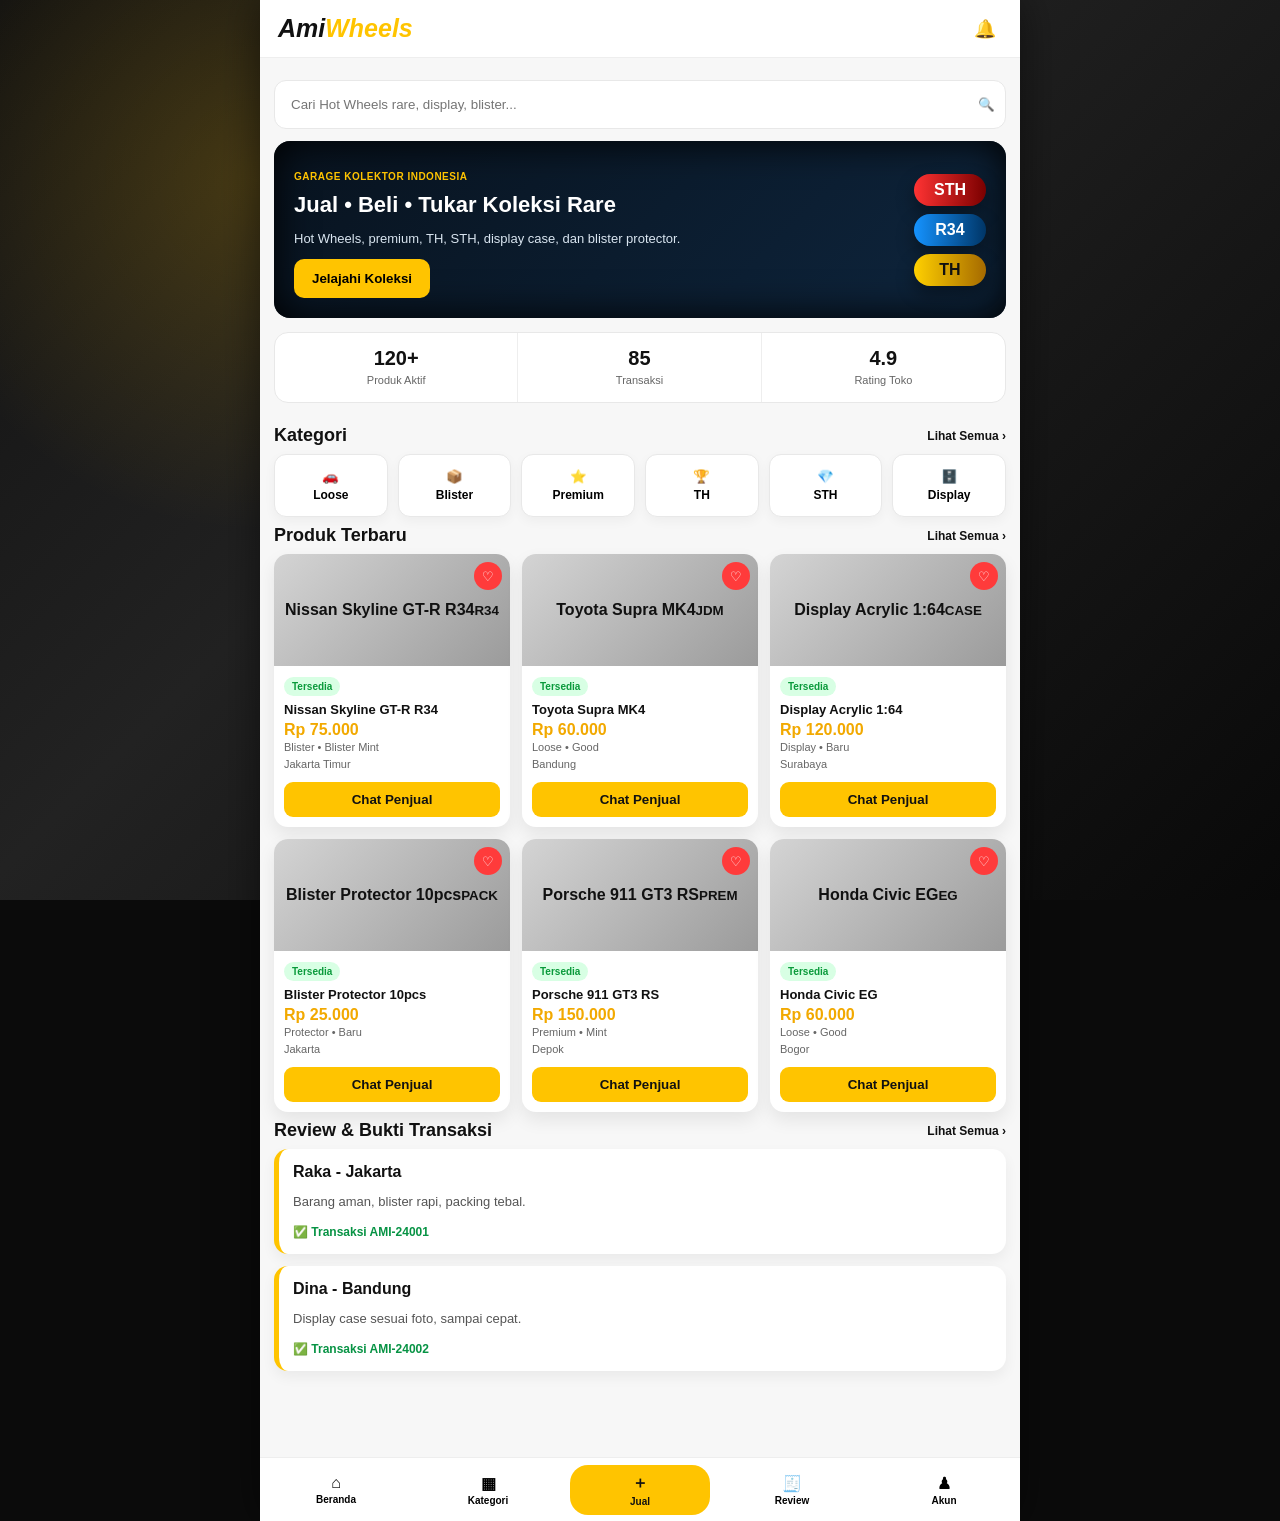
==== index.html @ cbec52f6 "Add files via upload" ====
<!doctype html>
<html lang="id">
<head>
  <meta charset="utf-8" />
  <meta name="viewport" content="width=device-width, initial-scale=1" />
  <title>AmiWheels - Garage Marketplace</title>
  <link rel="stylesheet" href="style.css" />
</head>
<body>
  <div class="app-shell">
    <header class="topbar">
      <div class="brand"><span>Ami</span>Wheels</div>
      <button class="bell">🔔</button>
    </header>

    <main>
      <section id="beranda" class="page active">
        <div class="search-wrap">
          <input id="searchInput" placeholder="Cari Hot Wheels rare, display, blister..." />
          <button onclick="searchProducts()">🔍</button>
        </div>

        <section class="garage-hero">
          <div>
            <p class="eyebrow">GARAGE KOLEKTOR INDONESIA</p>
            <h1>Jual • Beli • Tukar Koleksi Rare</h1>
            <p>Hot Wheels, premium, TH, STH, display case, dan blister protector.</p>
            <button onclick="showPage('produk')">Jelajahi Koleksi</button>
          </div>
          <div class="rare-showcase">
            <div class="car-card red">STH</div>
            <div class="car-card blue">R34</div>
            <div class="car-card gold">TH</div>
          </div>
        </section>

        <section class="stats-grid">
          <div><b>120+</b><span>Produk Aktif</span></div>
          <div><b>85</b><span>Transaksi</span></div>
          <div><b>4.9</b><span>Rating Toko</span></div>
        </section>

        <div class="section-head"><h2>Kategori</h2><a onclick="showPage('kategori')">Lihat Semua ›</a></div>
        <div class="category-row">
          <button onclick="filterProducts('Loose')">🚗<span>Loose</span></button>
          <button onclick="filterProducts('Blister')">📦<span>Blister</span></button>
          <button onclick="filterProducts('Premium')">⭐<span>Premium</span></button>
          <button onclick="filterProducts('TH')">🏆<span>TH</span></button>
          <button onclick="filterProducts('STH')">💎<span>STH</span></button>
          <button onclick="filterProducts('Display')">🗄️<span>Display</span></button>
        </div>

        <div class="section-head"><h2>Produk Terbaru</h2><a onclick="showPage('produk')">Lihat Semua ›</a></div>
        <div id="productGrid" class="product-grid"></div>

        <section class="panel review-panel">
          <div class="section-head"><h2>Review & Bukti Transaksi</h2><a onclick="showPage('review')">Lihat Semua ›</a></div>
          <div class="review-list compact">
            <article><b>Raka - Jakarta</b><p>Barang aman, blister rapi, packing tebal.</p><span>✅ Transaksi AMI-24001</span></article>
            <article><b>Dina - Bandung</b><p>Display case sesuai foto, sampai cepat.</p><span>✅ Transaksi AMI-24002</span></article>
          </div>
        </section>
      </section>

      <section id="produk" class="page">
        <h2>Semua Produk</h2>
        <div class="chips">
          <button onclick="filterProducts('Semua')">Semua</button>
          <button onclick="filterProducts('Loose')">Loose</button>
          <button onclick="filterProducts('Blister')">Blister</button>
          <button onclick="filterProducts('Premium')">Premium</button>
          <button onclick="filterProducts('STH')">STH</button>
          <button onclick="filterProducts('Display')">Display</button>
        </div>
        <div id="allProductGrid" class="product-grid"></div>
      </section>

      <section id="kategori" class="page">
        <h2>Kategori</h2>
        <div class="category-list">
          <button onclick="filterProducts('Loose')">🚗 Hot Wheels Loose <span>›</span></button>
          <button onclick="filterProducts('Blister')">📦 Hot Wheels Carded / Blister <span>›</span></button>
          <button onclick="filterProducts('Premium')">⭐ Premium <span>›</span></button>
          <button onclick="filterProducts('TH')">🏆 Treasure Hunt <span>›</span></button>
          <button onclick="filterProducts('STH')">💎 Super Treasure Hunt <span>›</span></button>
          <button onclick="filterProducts('Display')">🗄️ Display Case <span>›</span></button>
          <button onclick="filterProducts('Protector')">🛡️ Blister Protector <span>›</span></button>
        </div>
      </section>

      <section id="jual" class="page">
        <h2>Jual Produk</h2>
        <form id="sellForm" class="form-card">
          <label>Nama Produk<input id="sellName" required placeholder="Contoh: Nissan Skyline GT-R R34"></label>
          <label>Harga<input id="sellPrice" required placeholder="Contoh: 75000"></label>
          <label>Kategori<select id="sellCategory"><option>Blister</option><option>Loose</option><option>Premium</option><option>Display</option><option>Protector</option></select></label>
          <label>Kondisi<select id="sellCondition"><option>Mint</option><option>Good</option><option>Loose</option><option>Blister Rusak</option></select></label>
          <label>Lokasi<input id="sellLocation" placeholder="Contoh: Jakarta Timur"></label>
          <label>Nomor WhatsApp<input id="sellWa" placeholder="62812xxxxxxxx"></label>
          <label>Deskripsi<textarea id="sellDesc" placeholder="Tuliskan detail produk"></textarea></label>
          <button type="submit">Kirim ke WhatsApp Admin</button>
        </form>
      </section>

      <section id="favorit" class="page">
        <h2>Favorit</h2>
        <div id="favoriteGrid" class="product-grid"></div>
      </section>

      <section id="review" class="page">
        <h2>Review & Bukti Transaksi</h2>
        <div class="review-list">
          <article><b>Raka - Jakarta</b><p>Skyline R34 sampai aman. Packing bubble wrap tebal.</p><span>✅ AMI-24001 • Selesai</span></article>
          <article><b>Dina - Bandung</b><p>Display acrylic mulus, tidak retak, seller responsif.</p><span>✅ AMI-24002 • Selesai</span></article>
          <article><b>Bayu - Surabaya</b><p>Blister protector cocok untuk carded koleksi saya.</p><span>✅ AMI-24003 • Selesai</span></article>
        </div>
      </section>

      <section id="cek" class="page">
        <h2>Cek Transaksi</h2>
        <div class="form-card">
          <p>Masukkan kode transaksi untuk melihat status.</p>
          <input id="trxCode" placeholder="Contoh: AMI-24001">
          <button onclick="checkTransaction()">Cek Sekarang</button>
          <div id="trxResult" class="result-box"></div>
        </div>
      </section>

      <section id="login" class="page">
        <h2>Login Pembeli / Penjual</h2>
        <div class="form-card">
          <p>Versi gratis ini memakai simulasi login di browser. Untuk login asli perlu backend seperti Firebase/Supabase.</p>
          <input id="loginName" placeholder="Nama kamu">
          <input id="loginPhone" placeholder="Nomor WhatsApp">
          <button onclick="fakeLogin()">Masuk</button>
        </div>
      </section>

      <section id="akun" class="page">
        <h2>Akun</h2>
        <div class="profile-card"><div class="avatar">AW</div><div><h3 id="profileName">AmiWheels Garage</h3><p>⭐ 4.9 (120 Ulasan)</p></div></div>
        <div class="stats-grid"><div><b>120</b><span>Produk Dijual</span></div><div><b>85</b><span>Transaksi</span></div><div><b>98%</b><span>Rating Positif</span></div></div>
        <div class="menu-list">
          <button onclick="showPage('produk')">🛍️ Produk Saya ›</button>
          <button onclick="showPage('cek')">🔎 Cek Transaksi ›</button>
          <button onclick="showPage('review')">🧾 Review / Bukti Transaksi ›</button>
          <button onclick="showMyData()">📊 Data Login & Transaksi ›</button>
          <button onclick="copyBuyerLink()">🔗 Link untuk Calon Pembeli ›</button>
          <button onclick="showPage('favorit')">♡ Favorit ›</button>
          <button onclick="helpWa()">❔ Bantuan WhatsApp ›</button>
          <button class="danger" onclick="logoutDemo()">↪ Keluar</button>
        </div>
        <div id="accountResult" class="result-box"></div>
      </section>
    </main>

    <nav class="bottom-nav">
      <button onclick="showPage('beranda')">⌂<span>Beranda</span></button>
      <button onclick="showPage('kategori')">▦<span>Kategori</span></button>
      <button class="sell" onclick="showPage('jual')">＋<span>Jual</span></button>
      <button onclick="showPage('review')">🧾<span>Review</span></button>
      <button onclick="showPage('akun')">♟<span>Akun</span></button>
    </nav>
  </div>
  <script src="app.js"></script>
</body>
</html>
---- style.css ----
*{box-sizing:border-box}body{margin:0;font-family:Arial,Helvetica,sans-serif;background:#0b0b0b;color:#111}.app-shell{max-width:430px;margin:auto;min-height:100vh;background:#f7f7f7;box-shadow:0 0 40px #0008;position:relative;overflow:hidden}.app-shell:before{content:"";position:fixed;inset:0;z-index:-1;background:radial-gradient(circle at 20% 20%,#ffbe0033,transparent 28%),linear-gradient(135deg,#111,#222 40%,#090909)}.topbar{height:58px;background:#fff;display:flex;align-items:center;justify-content:space-between;padding:0 18px;border-bottom:1px solid #eee;position:sticky;top:0;z-index:10}.brand{font-size:25px;font-weight:900;font-style:italic}.brand span{color:#111}.brand{color:#ffc400}.bell{background:transparent;border:0;font-size:18px}.page{display:none;padding:14px 14px 86px}.page.active{display:block}.search-wrap{display:flex;background:#fff;border:1px solid #e8e8e8;border-radius:12px;padding:4px;margin:8px 0 12px}.search-wrap input{flex:1;border:0;outline:0;padding:12px;background:transparent}.search-wrap button{border:0;background:transparent}.garage-hero{background:linear-gradient(135deg,#08131f,#0e253d);border-radius:16px;padding:20px;color:#fff;display:flex;align-items:center;justify-content:space-between;min-height:145px;box-shadow:inset 0 0 40px #000}.garage-hero h1{font-size:22px;margin:4px 0}.garage-hero p{font-size:13px;color:#d9e5f0}.eyebrow{color:#ffc400!important;font-size:10px!important;font-weight:900;letter-spacing:.5px}.garage-hero button,.form-card button{background:#ffc400;border:0;border-radius:10px;font-weight:900;padding:12px 18px}.rare-showcase{display:grid;gap:8px}.car-card{width:72px;height:32px;border-radius:18px;color:#fff;font-weight:900;display:flex;align-items:center;justify-content:center;box-shadow:0 8px 18px #0006}.red{background:linear-gradient(90deg,#f33,#7a0000)}.blue{background:linear-gradient(90deg,#1593ff,#003566)}.gold{background:linear-gradient(90deg,#ffd000,#a56a00);color:#111}.stats-grid{display:grid;grid-template-columns:repeat(3,1fr);background:#fff;border:1px solid #e8e8e8;border-radius:14px;margin:14px 0;overflow:hidden}.stats-grid div{text-align:center;padding:14px 6px;border-right:1px solid #eee}.stats-grid div:last-child{border-right:0}.stats-grid b{display:block;font-size:20px}.stats-grid span{font-size:11px;color:#666}.section-head{display:flex;align-items:center;justify-content:space-between}.section-head h2{font-size:18px;margin:8px 0}.section-head a{font-size:12px;font-weight:800;cursor:pointer}.category-row{display:grid;grid-template-columns:repeat(3,1fr);gap:10px}.category-row button,.category-list button{background:#fff;border:1px solid #e8e8e8;border-radius:12px;padding:14px 8px;font-weight:800;box-shadow:0 4px 12px #0000000b}.category-row span{display:block;font-size:12px;margin-top:4px}.product-grid{display:grid;grid-template-columns:repeat(2,1fr);gap:12px}.product-card{background:#fff;border-radius:14px;overflow:hidden;box-shadow:0 8px 18px #00000014;position:relative}.product-img{height:112px;background:linear-gradient(135deg,#d4d4d4,#9b9b9b);display:flex;align-items:center;justify-content:center;text-align:center;font-weight:900;padding:8px}.fav{position:absolute;right:8px;top:8px;width:28px;height:28px;border-radius:50%;border:0;background:#ff3b3b;color:#fff}.product-body{padding:10px}.badge{display:inline-block;background:#d8ffe4;color:#0a9a3b;border-radius:14px;padding:4px 8px;font-size:10px;font-weight:900}.product-body h3{font-size:13px;margin:6px 0 4px}.price{color:#f2a900;font-size:16px;font-weight:900}.meta{font-size:11px;color:#666;line-height:1.5}.wa-btn{width:100%;border:0;background:#ffc400;color:#111;font-weight:900;border-radius:9px;padding:10px;margin-top:10px}.chips{display:flex;gap:8px;overflow:auto;margin:8px 0 12px}.chips button{border:0;border-radius:20px;background:#111;color:#fff;padding:9px 13px}.category-list{display:grid;gap:10px}.category-list button,.menu-list button{width:100%;display:flex;justify-content:space-between;border:0;background:#fff;border-bottom:1px solid #eee;padding:16px;border-radius:10px;font-weight:900;text-align:left}.form-card{background:#fff;border:1px solid #e8e8e8;border-radius:14px;padding:14px;display:grid;gap:10px}.form-card label{font-size:13px;font-weight:800}.form-card input,.form-card select,.form-card textarea{width:100%;border:1px solid #ddd;border-radius:10px;padding:12px;margin-top:6px}.form-card textarea{min-height:82px}.review-list{display:grid;gap:12px}.review-list article{background:#fff;border-radius:14px;padding:14px;border-left:5px solid #ffc400;box-shadow:0 6px 14px #0000000e}.review-list p{font-size:13px;color:#555}.review-list span{font-size:12px;color:#079344;font-weight:900}.compact{grid-template-columns:1fr}.profile-card{display:flex;gap:12px;align-items:center;background:#101010;color:#fff;border-radius:14px;padding:14px}.avatar{width:50px;height:50px;border-radius:50%;border:3px solid #ffc400;color:#ffc400;display:flex;align-items:center;justify-content:center;font-weight:900}.profile-card h3{margin:0}.profile-card p{margin:4px 0 0}.danger{color:#f33!important}.result-box{margin-top:12px;background:#fff9db;border:1px solid #ffdc58;border-radius:12px;padding:12px;display:none;font-size:13px;line-height:1.5}.bottom-nav{position:sticky;bottom:0;height:64px;background:#fff;border-top:1px solid #eee;display:grid;grid-template-columns:repeat(5,1fr);align-items:center;z-index:20}.bottom-nav button{border:0;background:transparent;font-weight:800;font-size:16px}.bottom-nav span{display:block;font-size:10px;margin-top:2px}.bottom-nav .sell{color:#111}.bottom-nav .sell:before{content:"";position:absolute}.bottom-nav button:nth-child(3){background:#ffc400;border-radius:18px;padding:8px 0;margin:0 6px}@media(min-width:800px){.app-shell{max-width:760px}.product-grid{grid-template-columns:repeat(3,1fr)}.category-row{grid-template-columns:repeat(6,1fr)}}
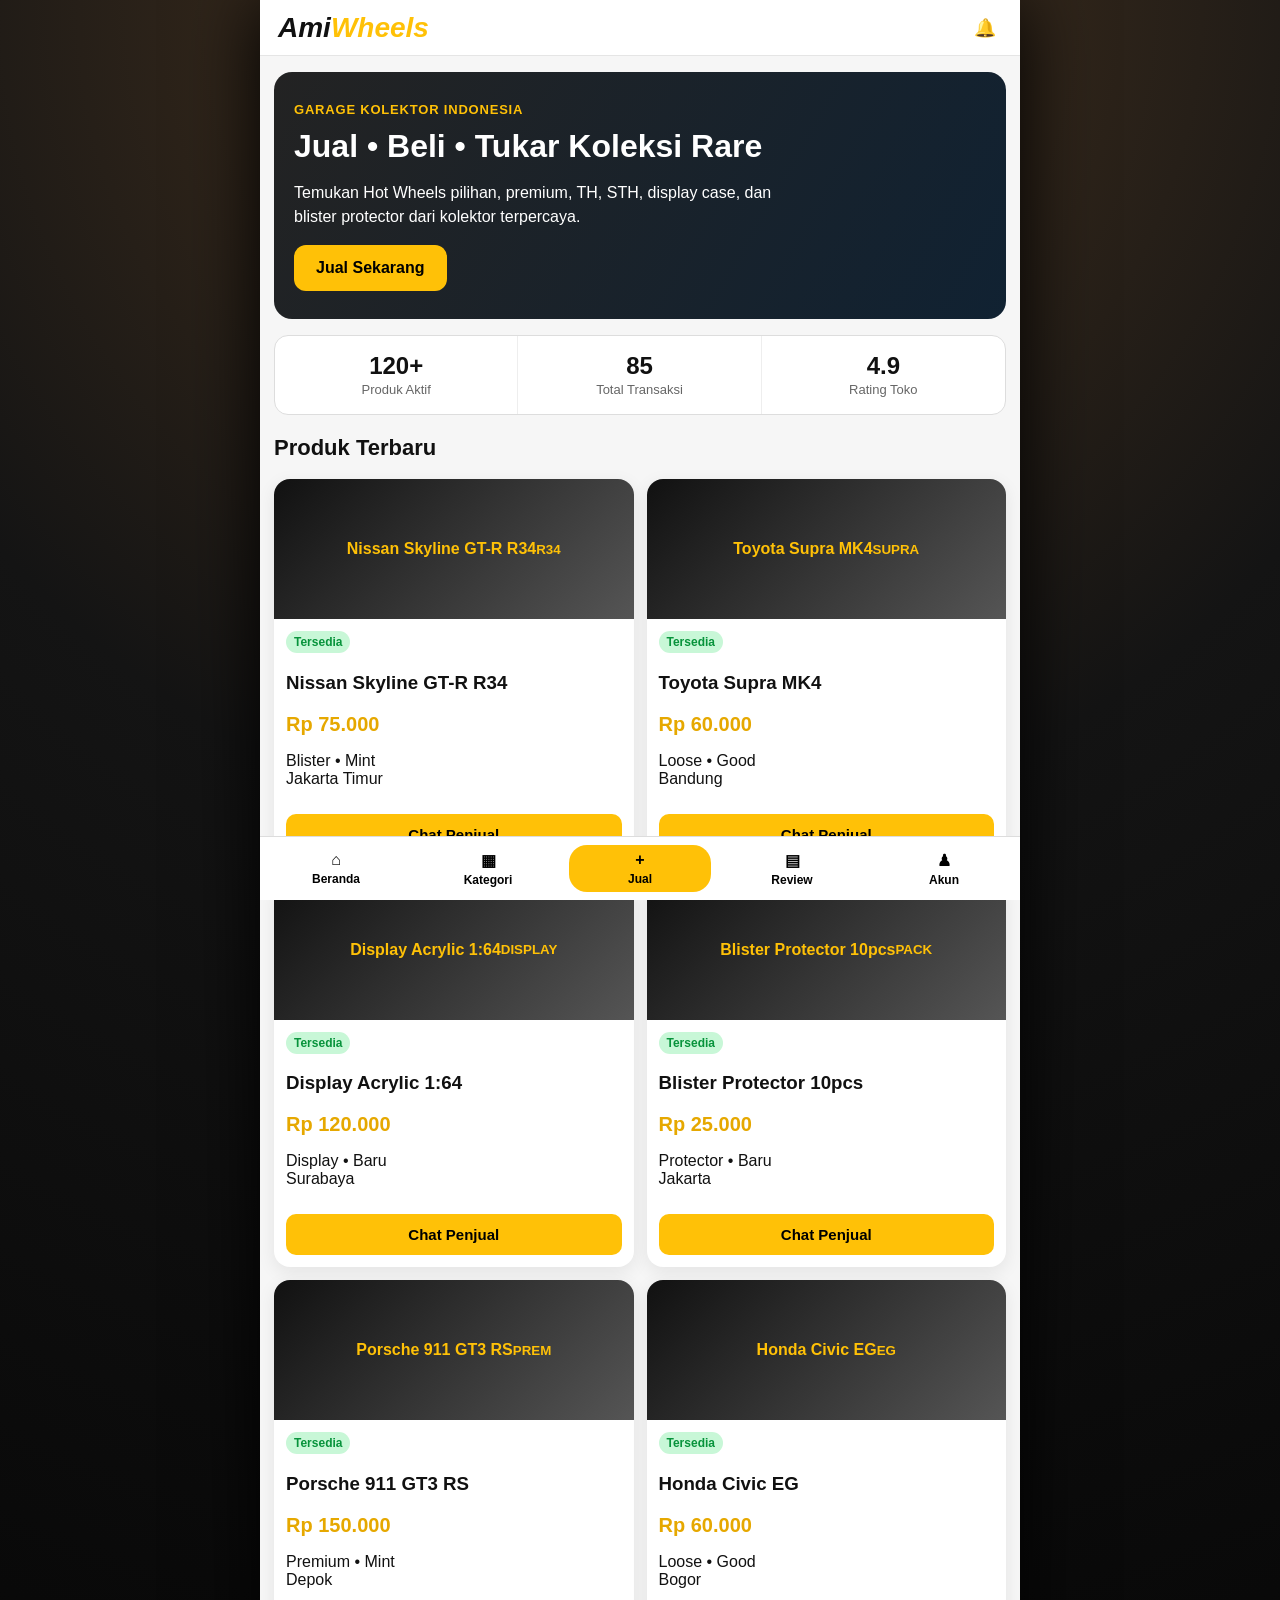
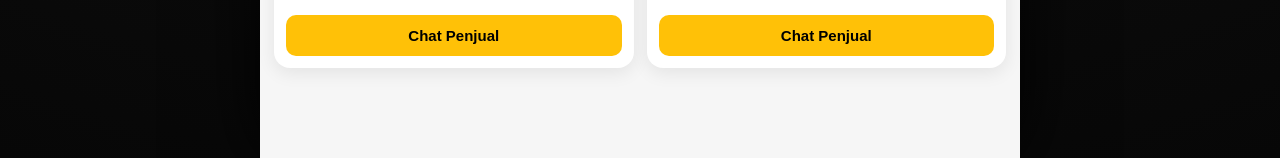
==== commit 547432a4: "Add files via upload" ====
--- a/index.html
+++ b/index.html
@@ -1,167 +1,28 @@
-<!doctype html>
-<html lang="id">
-<head>
-  <meta charset="utf-8" />
-  <meta name="viewport" content="width=device-width, initial-scale=1" />
-  <title>AmiWheels - Garage Marketplace</title>
-  <link rel="stylesheet" href="style.css" />
-</head>
-<body>
-  <div class="app-shell">
-    <header class="topbar">
-      <div class="brand"><span>Ami</span>Wheels</div>
-      <button class="bell">🔔</button>
-    </header>
-
-    <main>
-      <section id="beranda" class="page active">
-        <div class="search-wrap">
-          <input id="searchInput" placeholder="Cari Hot Wheels rare, display, blister..." />
-          <button onclick="searchProducts()">🔍</button>
-        </div>
-
-        <section class="garage-hero">
-          <div>
-            <p class="eyebrow">GARAGE KOLEKTOR INDONESIA</p>
-            <h1>Jual • Beli • Tukar Koleksi Rare</h1>
-            <p>Hot Wheels, premium, TH, STH, display case, dan blister protector.</p>
-            <button onclick="showPage('produk')">Jelajahi Koleksi</button>
-          </div>
-          <div class="rare-showcase">
-            <div class="car-card red">STH</div>
-            <div class="car-card blue">R34</div>
-            <div class="car-card gold">TH</div>
-          </div>
-        </section>
-
-        <section class="stats-grid">
-          <div><b>120+</b><span>Produk Aktif</span></div>
-          <div><b>85</b><span>Transaksi</span></div>
-          <div><b>4.9</b><span>Rating Toko</span></div>
-        </section>
-
-        <div class="section-head"><h2>Kategori</h2><a onclick="showPage('kategori')">Lihat Semua ›</a></div>
-        <div class="category-row">
-          <button onclick="filterProducts('Loose')">🚗<span>Loose</span></button>
-          <button onclick="filterProducts('Blister')">📦<span>Blister</span></button>
-          <button onclick="filterProducts('Premium')">⭐<span>Premium</span></button>
-          <button onclick="filterProducts('TH')">🏆<span>TH</span></button>
-          <button onclick="filterProducts('STH')">💎<span>STH</span></button>
-          <button onclick="filterProducts('Display')">🗄️<span>Display</span></button>
-        </div>
-
-        <div class="section-head"><h2>Produk Terbaru</h2><a onclick="showPage('produk')">Lihat Semua ›</a></div>
-        <div id="productGrid" class="product-grid"></div>
-
-        <section class="panel review-panel">
-          <div class="section-head"><h2>Review & Bukti Transaksi</h2><a onclick="showPage('review')">Lihat Semua ›</a></div>
-          <div class="review-list compact">
-            <article><b>Raka - Jakarta</b><p>Barang aman, blister rapi, packing tebal.</p><span>✅ Transaksi AMI-24001</span></article>
-            <article><b>Dina - Bandung</b><p>Display case sesuai foto, sampai cepat.</p><span>✅ Transaksi AMI-24002</span></article>
-          </div>
-        </section>
-      </section>
-
-      <section id="produk" class="page">
-        <h2>Semua Produk</h2>
-        <div class="chips">
-          <button onclick="filterProducts('Semua')">Semua</button>
-          <button onclick="filterProducts('Loose')">Loose</button>
-          <button onclick="filterProducts('Blister')">Blister</button>
-          <button onclick="filterProducts('Premium')">Premium</button>
-          <button onclick="filterProducts('STH')">STH</button>
-          <button onclick="filterProducts('Display')">Display</button>
-        </div>
-        <div id="allProductGrid" class="product-grid"></div>
-      </section>
-
-      <section id="kategori" class="page">
-        <h2>Kategori</h2>
-        <div class="category-list">
-          <button onclick="filterProducts('Loose')">🚗 Hot Wheels Loose <span>›</span></button>
-          <button onclick="filterProducts('Blister')">📦 Hot Wheels Carded / Blister <span>›</span></button>
-          <button onclick="filterProducts('Premium')">⭐ Premium <span>›</span></button>
-          <button onclick="filterProducts('TH')">🏆 Treasure Hunt <span>›</span></button>
-          <button onclick="filterProducts('STH')">💎 Super Treasure Hunt <span>›</span></button>
-          <button onclick="filterProducts('Display')">🗄️ Display Case <span>›</span></button>
-          <button onclick="filterProducts('Protector')">🛡️ Blister Protector <span>›</span></button>
-        </div>
-      </section>
-
-      <section id="jual" class="page">
-        <h2>Jual Produk</h2>
-        <form id="sellForm" class="form-card">
-          <label>Nama Produk<input id="sellName" required placeholder="Contoh: Nissan Skyline GT-R R34"></label>
-          <label>Harga<input id="sellPrice" required placeholder="Contoh: 75000"></label>
-          <label>Kategori<select id="sellCategory"><option>Blister</option><option>Loose</option><option>Premium</option><option>Display</option><option>Protector</option></select></label>
-          <label>Kondisi<select id="sellCondition"><option>Mint</option><option>Good</option><option>Loose</option><option>Blister Rusak</option></select></label>
-          <label>Lokasi<input id="sellLocation" placeholder="Contoh: Jakarta Timur"></label>
-          <label>Nomor WhatsApp<input id="sellWa" placeholder="62812xxxxxxxx"></label>
-          <label>Deskripsi<textarea id="sellDesc" placeholder="Tuliskan detail produk"></textarea></label>
-          <button type="submit">Kirim ke WhatsApp Admin</button>
-        </form>
-      </section>
-
-      <section id="favorit" class="page">
-        <h2>Favorit</h2>
-        <div id="favoriteGrid" class="product-grid"></div>
-      </section>
-
-      <section id="review" class="page">
-        <h2>Review & Bukti Transaksi</h2>
-        <div class="review-list">
-          <article><b>Raka - Jakarta</b><p>Skyline R34 sampai aman. Packing bubble wrap tebal.</p><span>✅ AMI-24001 • Selesai</span></article>
-          <article><b>Dina - Bandung</b><p>Display acrylic mulus, tidak retak, seller responsif.</p><span>✅ AMI-24002 • Selesai</span></article>
-          <article><b>Bayu - Surabaya</b><p>Blister protector cocok untuk carded koleksi saya.</p><span>✅ AMI-24003 • Selesai</span></article>
-        </div>
-      </section>
-
-      <section id="cek" class="page">
-        <h2>Cek Transaksi</h2>
-        <div class="form-card">
-          <p>Masukkan kode transaksi untuk melihat status.</p>
-          <input id="trxCode" placeholder="Contoh: AMI-24001">
-          <button onclick="checkTransaction()">Cek Sekarang</button>
-          <div id="trxResult" class="result-box"></div>
-        </div>
-      </section>
-
-      <section id="login" class="page">
-        <h2>Login Pembeli / Penjual</h2>
-        <div class="form-card">
-          <p>Versi gratis ini memakai simulasi login di browser. Untuk login asli perlu backend seperti Firebase/Supabase.</p>
-          <input id="loginName" placeholder="Nama kamu">
-          <input id="loginPhone" placeholder="Nomor WhatsApp">
-          <button onclick="fakeLogin()">Masuk</button>
-        </div>
-      </section>
-
-      <section id="akun" class="page">
-        <h2>Akun</h2>
-        <div class="profile-card"><div class="avatar">AW</div><div><h3 id="profileName">AmiWheels Garage</h3><p>⭐ 4.9 (120 Ulasan)</p></div></div>
-        <div class="stats-grid"><div><b>120</b><span>Produk Dijual</span></div><div><b>85</b><span>Transaksi</span></div><div><b>98%</b><span>Rating Positif</span></div></div>
-        <div class="menu-list">
-          <button onclick="showPage('produk')">🛍️ Produk Saya ›</button>
-          <button onclick="showPage('cek')">🔎 Cek Transaksi ›</button>
-          <button onclick="showPage('review')">🧾 Review / Bukti Transaksi ›</button>
-          <button onclick="showMyData()">📊 Data Login & Transaksi ›</button>
-          <button onclick="copyBuyerLink()">🔗 Link untuk Calon Pembeli ›</button>
-          <button onclick="showPage('favorit')">♡ Favorit ›</button>
-          <button onclick="helpWa()">❔ Bantuan WhatsApp ›</button>
-          <button class="danger" onclick="logoutDemo()">↪ Keluar</button>
-        </div>
-        <div id="accountResult" class="result-box"></div>
-      </section>
-    </main>
-
-    <nav class="bottom-nav">
-      <button onclick="showPage('beranda')">⌂<span>Beranda</span></button>
-      <button onclick="showPage('kategori')">▦<span>Kategori</span></button>
-      <button class="sell" onclick="showPage('jual')">＋<span>Jual</span></button>
-      <button onclick="showPage('review')">🧾<span>Review</span></button>
-      <button onclick="showPage('akun')">♟<span>Akun</span></button>
-    </nav>
-  </div>
-  <script src="app.js"></script>
-</body>
-</html>
+<!doctype html><html lang="id"><head><meta charset="UTF-8"><meta name="viewport" content="width=device-width,initial-scale=1"><title>AmiWheels</title><link rel="stylesheet" href="style.css"></head><body>
+<div class="app">
+<header><div class="logo">Ami<span>Wheels</span></div><button class="bell">🔔</button></header>
+<main>
+<section id="home" class="page active">
+ <div class="hero"><div><b>GARAGE KOLEKTOR INDONESIA</b><h1>Jual • Beli • Tukar Koleksi Rare</h1><p>Temukan Hot Wheels pilihan, premium, TH, STH, display case, dan blister protector dari kolektor terpercaya.</p><button onclick="showPage('jual')">Jual Sekarang</button></div></div>
+ <div class="stats"><div><strong>120+</strong><span>Produk Aktif</span></div><div><strong>85</strong><span>Total Transaksi</span></div><div><strong>4.9</strong><span>Rating Toko</span></div></div>
+ <h2>Produk Terbaru</h2><div id="products" class="grid"></div>
+</section>
+<section id="jual" class="page">
+ <h1>Jual Produk</h1><p class="lead">Masukkan detail koleksi Hot Wheels kamu. Listing akan dikirim ke admin AmiWheels melalui WhatsApp untuk dicek sebelum dipublikasikan.</p>
+ <form id="sellForm" class="cardform">
+  <label>Foto Produk</label><div class="uploadBox"><input id="fotoProduk" type="file" accept="image/*"><div id="preview" class="preview"><span>📷 Tambah Foto Hot Wheels</span></div></div>
+  <label>Nama Produk</label><input id="nama" placeholder="Contoh: Nissan Skyline GT-R R34 Factory Fresh">
+  <label>Harga</label><input id="harga" placeholder="Contoh: 75000" inputmode="numeric">
+  <label>Kategori</label><select id="kategori"><option>Blister</option><option>Loose</option><option>Premium</option><option>Treasure Hunt</option><option>Super Treasure Hunt</option><option>Display Case</option><option>Blister Protector</option></select>
+  <label>Kondisi</label><select id="kondisi"><option>Mint</option><option>Near Mint</option><option>Good</option><option>Loose</option><option>Blister Rusak</option></select>
+  <label>Lokasi</label><input id="lokasi" placeholder="Contoh: Jakarta Timur">
+  <label>Nomor WhatsApp</label><input id="wa" placeholder="62812xxxxxxxx">
+  <label>Deskripsi Produk</label><textarea id="desk" placeholder="Contoh: Koleksi pribadi, blister bening, card mulus, cocok untuk display atau kolektor. Barang sesuai foto dan siap dikirim dengan packing aman."></textarea>
+  <button class="primary">Kirim ke WhatsApp Admin</button>
+ </form>
+</section>
+<section id="review" class="page"><h1>Review & Bukti Transaksi</h1><div class="review"><b>Raka - Jakarta</b><p>Barang aman, blister rapi, packing tebal.</p><strong>✅ Transaksi AMI-24001</strong></div></section>
+<section id="akun" class="page"><h1>Akun Penjual</h1><div class="seller"><div class="avatar">AW</div><div><h2>AmiWheels Garage</h2><p>⭐ 4.9 (120 Ulasan)</p></div></div><div class="menu"><button>Total Transaksi: 85</button><button>Ubah Password</button><button>Cek Transaksi Pembeli</button><button>Bantuan Admin</button></div></section>
+</main>
+<nav><button onclick="showPage('home')">⌂<span>Beranda</span></button><button onclick="showPage('home')">▦<span>Kategori</span></button><button class="plus" onclick="showPage('jual')">+<span>Jual</span></button><button onclick="showPage('review')">▤<span>Review</span></button><button onclick="showPage('akun')">♟<span>Akun</span></button></nav>
+</div><script src="app.js"></script></body></html>
--- a/style.css
+++ b/style.css
@@ -1 +1 @@
-*{box-sizing:border-box}body{margin:0;font-family:Arial,Helvetica,sans-serif;background:#0b0b0b;color:#111}.app-shell{max-width:430px;margin:auto;min-height:100vh;background:#f7f7f7;box-shadow:0 0 40px #0008;position:relative;overflow:hidden}.app-shell:before{content:"";position:fixed;inset:0;z-index:-1;background:radial-gradient(circle at 20% 20%,#ffbe0033,transparent 28%),linear-gradient(135deg,#111,#222 40%,#090909)}.topbar{height:58px;background:#fff;display:flex;align-items:center;justify-content:space-between;padding:0 18px;border-bottom:1px solid #eee;position:sticky;top:0;z-index:10}.brand{font-size:25px;font-weight:900;font-style:italic}.brand span{color:#111}.brand{color:#ffc400}.bell{background:transparent;border:0;font-size:18px}.page{display:none;padding:14px 14px 86px}.page.active{display:block}.search-wrap{display:flex;background:#fff;border:1px solid #e8e8e8;border-radius:12px;padding:4px;margin:8px 0 12px}.search-wrap input{flex:1;border:0;outline:0;padding:12px;background:transparent}.search-wrap button{border:0;background:transparent}.garage-hero{background:linear-gradient(135deg,#08131f,#0e253d);border-radius:16px;padding:20px;color:#fff;display:flex;align-items:center;justify-content:space-between;min-height:145px;box-shadow:inset 0 0 40px #000}.garage-hero h1{font-size:22px;margin:4px 0}.garage-hero p{font-size:13px;color:#d9e5f0}.eyebrow{color:#ffc400!important;font-size:10px!important;font-weight:900;letter-spacing:.5px}.garage-hero button,.form-card button{background:#ffc400;border:0;border-radius:10px;font-weight:900;padding:12px 18px}.rare-showcase{display:grid;gap:8px}.car-card{width:72px;height:32px;border-radius:18px;color:#fff;font-weight:900;display:flex;align-items:center;justify-content:center;box-shadow:0 8px 18px #0006}.red{background:linear-gradient(90deg,#f33,#7a0000)}.blue{background:linear-gradient(90deg,#1593ff,#003566)}.gold{background:linear-gradient(90deg,#ffd000,#a56a00);color:#111}.stats-grid{display:grid;grid-template-columns:repeat(3,1fr);background:#fff;border:1px solid #e8e8e8;border-radius:14px;margin:14px 0;overflow:hidden}.stats-grid div{text-align:center;padding:14px 6px;border-right:1px solid #eee}.stats-grid div:last-child{border-right:0}.stats-grid b{display:block;font-size:20px}.stats-grid span{font-size:11px;color:#666}.section-head{display:flex;align-items:center;justify-content:space-between}.section-head h2{font-size:18px;margin:8px 0}.section-head a{font-size:12px;font-weight:800;cursor:pointer}.category-row{display:grid;grid-template-columns:repeat(3,1fr);gap:10px}.category-row button,.category-list button{background:#fff;border:1px solid #e8e8e8;border-radius:12px;padding:14px 8px;font-weight:800;box-shadow:0 4px 12px #0000000b}.category-row span{display:block;font-size:12px;margin-top:4px}.product-grid{display:grid;grid-template-columns:repeat(2,1fr);gap:12px}.product-card{background:#fff;border-radius:14px;overflow:hidden;box-shadow:0 8px 18px #00000014;position:relative}.product-img{height:112px;background:linear-gradient(135deg,#d4d4d4,#9b9b9b);display:flex;align-items:center;justify-content:center;text-align:center;font-weight:900;padding:8px}.fav{position:absolute;right:8px;top:8px;width:28px;height:28px;border-radius:50%;border:0;background:#ff3b3b;color:#fff}.product-body{padding:10px}.badge{display:inline-block;background:#d8ffe4;color:#0a9a3b;border-radius:14px;padding:4px 8px;font-size:10px;font-weight:900}.product-body h3{font-size:13px;margin:6px 0 4px}.price{color:#f2a900;font-size:16px;font-weight:900}.meta{font-size:11px;color:#666;line-height:1.5}.wa-btn{width:100%;border:0;background:#ffc400;color:#111;font-weight:900;border-radius:9px;padding:10px;margin-top:10px}.chips{display:flex;gap:8px;overflow:auto;margin:8px 0 12px}.chips button{border:0;border-radius:20px;background:#111;color:#fff;padding:9px 13px}.category-list{display:grid;gap:10px}.category-list button,.menu-list button{width:100%;display:flex;justify-content:space-between;border:0;background:#fff;border-bottom:1px solid #eee;padding:16px;border-radius:10px;font-weight:900;text-align:left}.form-card{background:#fff;border:1px solid #e8e8e8;border-radius:14px;padding:14px;display:grid;gap:10px}.form-card label{font-size:13px;font-weight:800}.form-card input,.form-card select,.form-card textarea{width:100%;border:1px solid #ddd;border-radius:10px;padding:12px;margin-top:6px}.form-card textarea{min-height:82px}.review-list{display:grid;gap:12px}.review-list article{background:#fff;border-radius:14px;padding:14px;border-left:5px solid #ffc400;box-shadow:0 6px 14px #0000000e}.review-list p{font-size:13px;color:#555}.review-list span{font-size:12px;color:#079344;font-weight:900}.compact{grid-template-columns:1fr}.profile-card{display:flex;gap:12px;align-items:center;background:#101010;color:#fff;border-radius:14px;padding:14px}.avatar{width:50px;height:50px;border-radius:50%;border:3px solid #ffc400;color:#ffc400;display:flex;align-items:center;justify-content:center;font-weight:900}.profile-card h3{margin:0}.profile-card p{margin:4px 0 0}.danger{color:#f33!important}.result-box{margin-top:12px;background:#fff9db;border:1px solid #ffdc58;border-radius:12px;padding:12px;display:none;font-size:13px;line-height:1.5}.bottom-nav{position:sticky;bottom:0;height:64px;background:#fff;border-top:1px solid #eee;display:grid;grid-template-columns:repeat(5,1fr);align-items:center;z-index:20}.bottom-nav button{border:0;background:transparent;font-weight:800;font-size:16px}.bottom-nav span{display:block;font-size:10px;margin-top:2px}.bottom-nav .sell{color:#111}.bottom-nav .sell:before{content:"";position:absolute}.bottom-nav button:nth-child(3){background:#ffc400;border-radius:18px;padding:8px 0;margin:0 6px}@media(min-width:800px){.app-shell{max-width:760px}.product-grid{grid-template-columns:repeat(3,1fr)}.category-row{grid-template-columns:repeat(6,1fr)}}
+*{box-sizing:border-box}body{margin:0;font-family:Arial,Helvetica,sans-serif;background:radial-gradient(circle at top,#4a3520,#141414 45%,#070707);color:#111}.app{max-width:760px;min-height:100vh;margin:auto;background:#f6f6f6;box-shadow:0 0 70px #000}header{height:56px;display:flex;align-items:center;justify-content:space-between;padding:0 18px;background:#fff;border-bottom:1px solid #e5e5e5;position:sticky;top:0;z-index:5}.logo{font-size:28px;font-weight:900;font-style:italic}.logo span{color:#ffc107}.bell{border:0;background:transparent;font-size:18px}.page{display:none;padding:16px 14px 90px}.page.active{display:block}.hero{border-radius:18px;padding:28px 20px;margin-bottom:16px;background:linear-gradient(120deg,rgba(0,0,0,.86),rgba(7,25,42,.96)),url('https://images.unsplash.com/photo-1603386329225-868f9b1ee6c9?auto=format&fit=crop&w=1200&q=80');background-size:cover;background-position:center;color:white;min-height:230px;display:flex;align-items:end}.hero b{color:#ffc107;font-size:13px;letter-spacing:.8px}.hero h1{font-size:32px;margin:10px 0 8px}.hero p{font-size:16px;line-height:1.5;max-width:520px}.hero button,.primary{background:#ffc107;border:0;border-radius:12px;padding:14px 22px;font-size:16px;font-weight:900}.stats{display:grid;grid-template-columns:repeat(3,1fr);background:#fff;border-radius:14px;border:1px solid #ddd;overflow:hidden;margin:10px 0 20px}.stats div{text-align:center;padding:16px 8px;border-right:1px solid #eee}.stats div:last-child{border:0}.stats strong{display:block;font-size:24px}.stats span{font-size:13px;color:#666}h1{font-size:28px;margin:20px 0 10px}h2{font-size:22px}.lead{font-size:16px;line-height:1.55;color:#444}.grid{display:grid;grid-template-columns:repeat(2,1fr);gap:13px}.product{background:#fff;border-radius:16px;overflow:hidden;box-shadow:0 5px 18px rgba(0,0,0,.08)}.product .pic{height:140px;background:linear-gradient(135deg,#111,#555);color:#ffc107;display:flex;align-items:center;justify-content:center;font-weight:900;text-align:center;padding:12px}.product .body{padding:12px}.badge{display:inline-block;background:#c8f7d7;color:#07933b;border-radius:20px;padding:4px 8px;font-weight:800;font-size:12px}.price{color:#e6a800;font-size:20px;font-weight:900}.product button{width:100%;background:#ffc107;border:0;border-radius:10px;padding:12px;font-size:15px;font-weight:900;margin-top:10px}.cardform{background:#fff;border:1px solid #ddd;border-radius:16px;padding:15px}.cardform label{display:block;font-size:17px;font-weight:900;margin:14px 0 7px}.cardform input,.cardform select,.cardform textarea{width:100%;border:1px solid #ccc;border-radius:12px;padding:15px;font-size:16px;background:#fff}.cardform textarea{min-height:110px;line-height:1.45}.uploadBox input{display:none}.preview{height:180px;border:2px dashed #bbb;border-radius:16px;display:flex;align-items:center;justify-content:center;background:#fafafa;overflow:hidden;color:#555;font-size:18px;font-weight:800;text-align:center}.preview img{width:100%;height:100%;object-fit:cover}.primary{width:100%;margin-top:18px}.review,.seller,.menu button{background:#fff;border:1px solid #ddd;border-radius:14px;padding:16px;margin-bottom:12px;font-size:16px}.seller{display:flex;gap:15px;align-items:center;background:#111;color:white}.avatar{width:54px;height:54px;border:3px solid #ffc107;border-radius:50%;display:grid;place-items:center;color:#ffc107;font-weight:900}.menu button{width:100%;text-align:left;font-weight:900}nav{position:fixed;bottom:0;left:50%;transform:translateX(-50%);max-width:760px;width:100%;height:64px;background:#fff;border-top:1px solid #ddd;display:grid;grid-template-columns:repeat(5,1fr);z-index:10}nav button{border:0;background:transparent;font-size:16px;font-weight:900}nav span{display:block;font-size:12px;margin-top:3px}.plus{background:#ffc107!important;border-radius:18px;margin:8px 5px}@media(max-width:520px){.grid{grid-template-columns:1fr}.hero h1{font-size:26px}.logo{font-size:24px}}
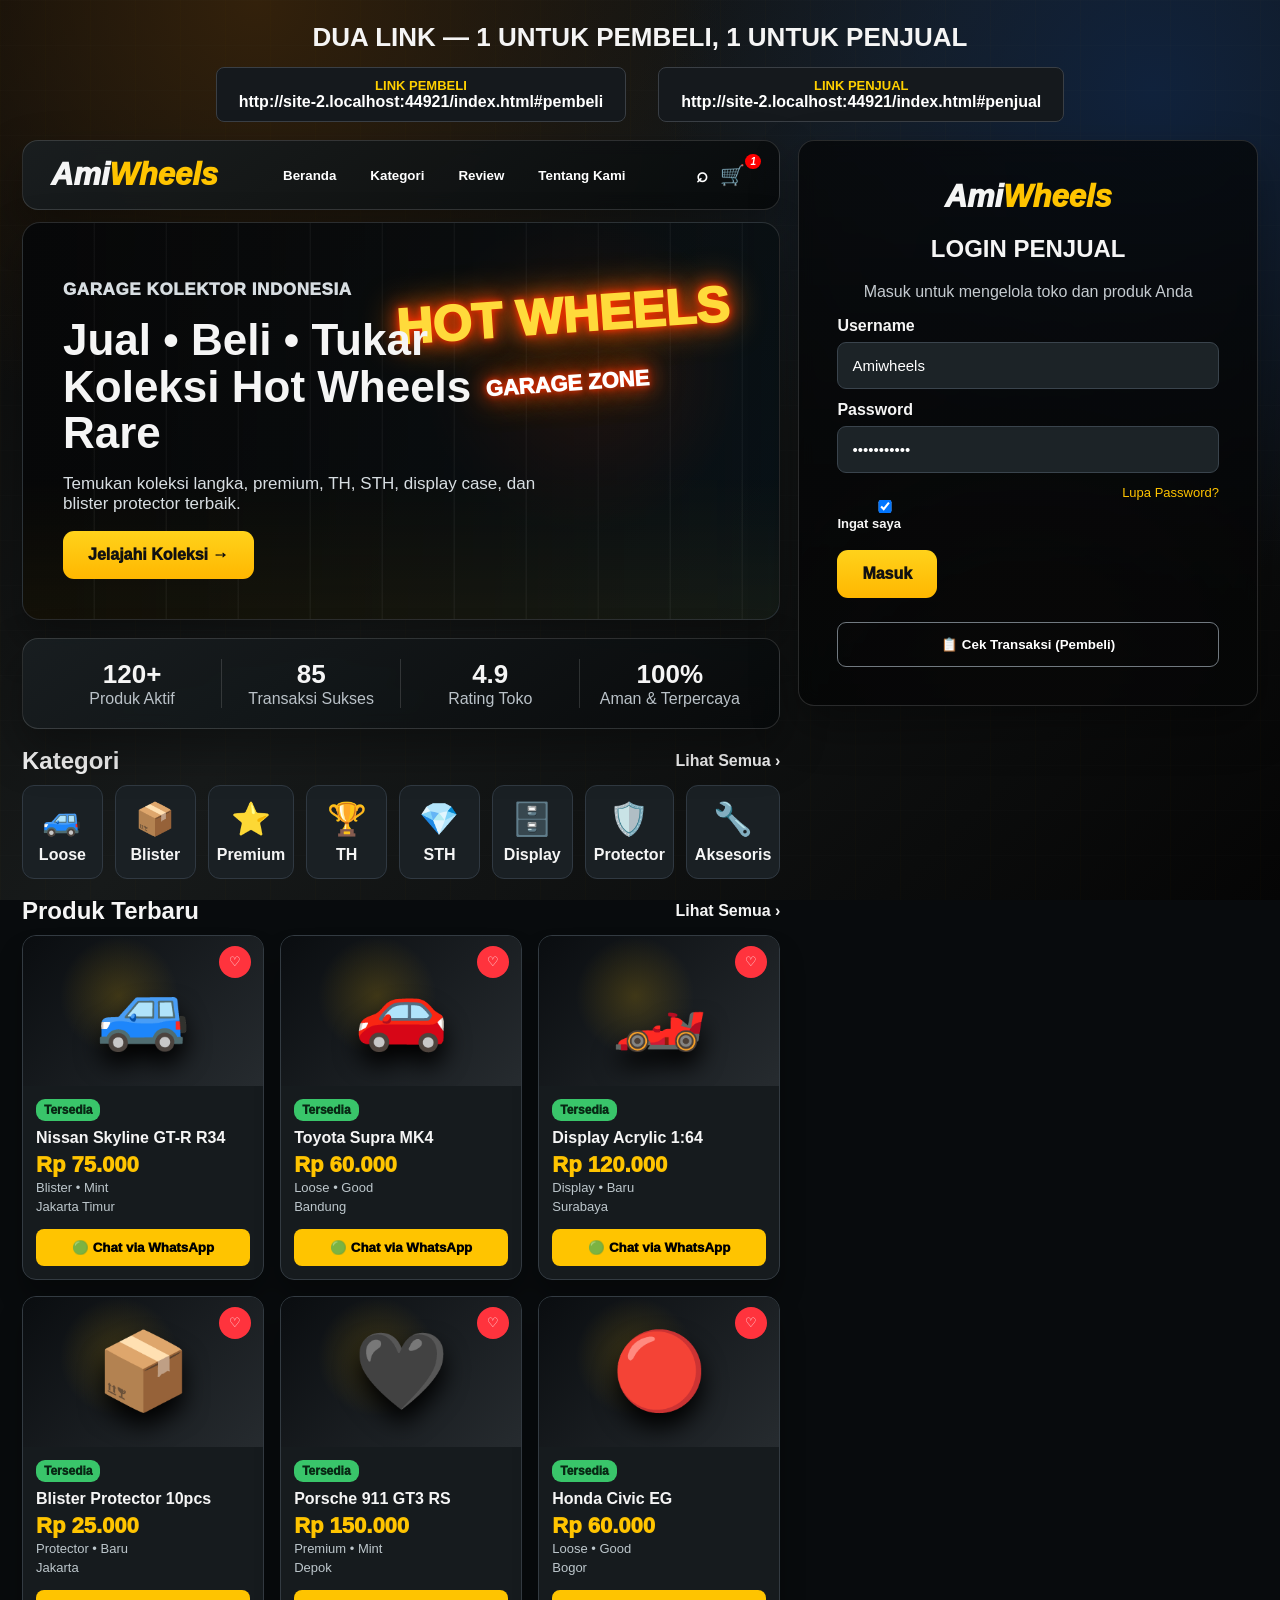
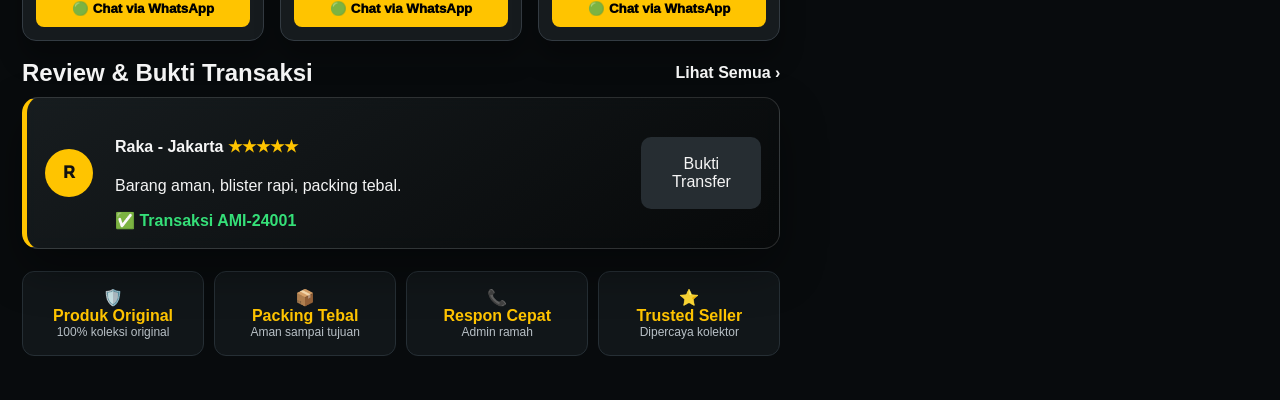
==== commit 82948c1d: "Add files via upload" ====
--- a/index.html
+++ b/index.html
@@ -1,28 +1,117 @@
-<!doctype html><html lang="id"><head><meta charset="UTF-8"><meta name="viewport" content="width=device-width,initial-scale=1"><title>AmiWheels</title><link rel="stylesheet" href="style.css"></head><body>
-<div class="app">
-<header><div class="logo">Ami<span>Wheels</span></div><button class="bell">🔔</button></header>
-<main>
-<section id="home" class="page active">
- <div class="hero"><div><b>GARAGE KOLEKTOR INDONESIA</b><h1>Jual • Beli • Tukar Koleksi Rare</h1><p>Temukan Hot Wheels pilihan, premium, TH, STH, display case, dan blister protector dari kolektor terpercaya.</p><button onclick="showPage('jual')">Jual Sekarang</button></div></div>
- <div class="stats"><div><strong>120+</strong><span>Produk Aktif</span></div><div><strong>85</strong><span>Total Transaksi</span></div><div><strong>4.9</strong><span>Rating Toko</span></div></div>
- <h2>Produk Terbaru</h2><div id="products" class="grid"></div>
-</section>
-<section id="jual" class="page">
- <h1>Jual Produk</h1><p class="lead">Masukkan detail koleksi Hot Wheels kamu. Listing akan dikirim ke admin AmiWheels melalui WhatsApp untuk dicek sebelum dipublikasikan.</p>
- <form id="sellForm" class="cardform">
-  <label>Foto Produk</label><div class="uploadBox"><input id="fotoProduk" type="file" accept="image/*"><div id="preview" class="preview"><span>📷 Tambah Foto Hot Wheels</span></div></div>
-  <label>Nama Produk</label><input id="nama" placeholder="Contoh: Nissan Skyline GT-R R34 Factory Fresh">
-  <label>Harga</label><input id="harga" placeholder="Contoh: 75000" inputmode="numeric">
-  <label>Kategori</label><select id="kategori"><option>Blister</option><option>Loose</option><option>Premium</option><option>Treasure Hunt</option><option>Super Treasure Hunt</option><option>Display Case</option><option>Blister Protector</option></select>
-  <label>Kondisi</label><select id="kondisi"><option>Mint</option><option>Near Mint</option><option>Good</option><option>Loose</option><option>Blister Rusak</option></select>
-  <label>Lokasi</label><input id="lokasi" placeholder="Contoh: Jakarta Timur">
-  <label>Nomor WhatsApp</label><input id="wa" placeholder="62812xxxxxxxx">
-  <label>Deskripsi Produk</label><textarea id="desk" placeholder="Contoh: Koleksi pribadi, blister bening, card mulus, cocok untuk display atau kolektor. Barang sesuai foto dan siap dikirim dengan packing aman."></textarea>
-  <button class="primary">Kirim ke WhatsApp Admin</button>
- </form>
-</section>
-<section id="review" class="page"><h1>Review & Bukti Transaksi</h1><div class="review"><b>Raka - Jakarta</b><p>Barang aman, blister rapi, packing tebal.</p><strong>✅ Transaksi AMI-24001</strong></div></section>
-<section id="akun" class="page"><h1>Akun Penjual</h1><div class="seller"><div class="avatar">AW</div><div><h2>AmiWheels Garage</h2><p>⭐ 4.9 (120 Ulasan)</p></div></div><div class="menu"><button>Total Transaksi: 85</button><button>Ubah Password</button><button>Cek Transaksi Pembeli</button><button>Bantuan Admin</button></div></section>
-</main>
-<nav><button onclick="showPage('home')">⌂<span>Beranda</span></button><button onclick="showPage('home')">▦<span>Kategori</span></button><button class="plus" onclick="showPage('jual')">+<span>Jual</span></button><button onclick="showPage('review')">▤<span>Review</span></button><button onclick="showPage('akun')">♟<span>Akun</span></button></nav>
-</div><script src="app.js"></script></body></html>
+<!DOCTYPE html>
+<html lang="id">
+<head>
+  <meta charset="UTF-8" />
+  <meta name="viewport" content="width=device-width, initial-scale=1.0" />
+  <title>AmiWheels - Garage Collector Zone</title>
+  <link rel="stylesheet" href="style.css" />
+</head>
+<body>
+  <div class="bg-noise"></div>
+  <main class="app-shell">
+    <section class="link-strip">
+      <h1>DUA LINK — 1 UNTUK PEMBELI, 1 UNTUK PENJUAL</h1>
+      <div class="link-grid">
+        <button onclick="goBuyer()"><span>LINK PEMBELI</span><b id="buyerLink">/amiwheels/#pembeli</b></button>
+        <button onclick="goSeller()"><span>LINK PENJUAL</span><b id="sellerLink">/amiwheels/#penjual</b></button>
+      </div>
+    </section>
+
+    <section id="buyerPage" class="page buyer-layout">
+      <header class="topbar glass">
+        <div class="logo">Ami<span>Wheels</span></div>
+        <nav><button>Beranda</button><button>Kategori</button><button onclick="scrollToId('review')">Review</button><button>Tentang Kami</button></nav>
+        <div class="top-icons"><button>⌕</button><button>🛒<em>1</em></button></div>
+      </header>
+
+      <section class="hero garage-card">
+        <div class="hero-content">
+          <p class="eyebrow">GARAGE KOLEKTOR INDONESIA</p>
+          <h2>Jual • Beli • Tukar<br/>Koleksi Hot Wheels Rare</h2>
+          <p>Temukan koleksi langka, premium, TH, STH, display case, dan blister protector terbaik.</p>
+          <button onclick="scrollToId('products')">Jelajahi Koleksi →</button>
+        </div>
+        <div class="neon-sign">HOT WHEELS<br/><small>GARAGE ZONE</small></div>
+      </section>
+
+      <section class="stats glass">
+        <div><strong>120+</strong><span>Produk Aktif</span></div>
+        <div><strong>85</strong><span>Transaksi Sukses</span></div>
+        <div><strong>4.9</strong><span>Rating Toko</span></div>
+        <div><strong>100%</strong><span>Aman & Terpercaya</span></div>
+      </section>
+
+      <div class="section-head"><h3>Kategori</h3><a>Lihat Semua ›</a></div>
+      <section id="categories" class="cat-row"></section>
+
+      <div class="section-head"><h3>Produk Terbaru</h3><a>Lihat Semua ›</a></div>
+      <section id="products" class="product-grid"></section>
+
+      <div class="section-head"><h3>Review & Bukti Transaksi</h3><a>Lihat Semua ›</a></div>
+      <section id="review" class="review-card glass">
+        <div class="avatar">R</div><div><h4>Raka - Jakarta <span>★★★★★</span></h4><p>Barang aman, blister rapi, packing tebal.</p><b>✅ Transaksi AMI-24001</b></div><div class="receipt">Bukti<br/>Transfer</div>
+      </section>
+
+      <section class="benefit-row">
+        <div>🛡️<b>Produk Original</b><span>100% koleksi original</span></div>
+        <div>📦<b>Packing Tebal</b><span>Aman sampai tujuan</span></div>
+        <div>📞<b>Respon Cepat</b><span>Admin ramah</span></div>
+        <div>⭐<b>Trusted Seller</b><span>Dipercaya kolektor</span></div>
+      </section>
+    </section>
+
+    <aside id="sellerPage" class="seller-column page">
+      <section id="loginPanel" class="login-panel garage-card">
+        <div class="logo center">Ami<span>Wheels</span></div>
+        <h2>LOGIN PENJUAL</h2>
+        <p>Masuk untuk mengelola toko dan produk Anda</p>
+        <label>Username</label><input id="username" value="Amiwheels" />
+        <label>Password</label><input id="password" type="password" value="Amijelek123" />
+        <div class="login-row"><label><input type="checkbox" checked/> Ingat saya</label><a>Lupa Password?</a></div>
+        <button class="primary" onclick="loginSeller()">Masuk</button>
+        <button class="outline" onclick="showCheckTransaction()">📋 Cek Transaksi (Pembeli)</button>
+      </section>
+
+      <section id="dashboardPanel" class="dashboard glass hidden">
+        <header class="mini-top"><div class="logo small">Ami<span>Wheels</span></div><button onclick="logout()">↗</button></header>
+        <h2>Dashboard Penjual</h2><p>Halo, Amiwheels 👋</p>
+        <div class="dash-grid"><div><b>120+</b><span>Produk Aktif</span></div><div><b id="txCount">85</b><span>Total Transaksi</span></div><div><b>12</b><span>Bulan Ini</span></div><div><b>Rp 7.250.000</b><span>Total Penjualan</span></div></div>
+        <div class="quick-grid"><button onclick="showSellForm()">＋<span>Tambah Produk</span></button><button>📦<span>Kelola Produk</span></button><button onclick="showCheckTransaction()">📄<span>Transaksi</span></button><button onclick="showPasswordForm()">🔒<span>Ubah Password</span></button></div>
+        <h3>Transaksi Terbaru</h3><div id="transactionList" class="transaction-list"></div>
+      </section>
+
+      <section id="sellPanel" class="sell-panel glass hidden">
+        <header class="mini-top"><button onclick="backDashboard()">←</button><div class="logo small">Ami<span>Wheels</span></div></header>
+        <h2>Jual Produk</h2><p>Lengkapi detail produk dengan benar.</p>
+        <div class="form-grid">
+          <label class="upload-box"><input id="photoInput" type="file" accept="image/*" onchange="previewPhoto(event)"/><div id="photoPreview">📷<br/>Klik upload foto<br/><small>PNG/JPG max 5MB</small></div></label>
+          <div class="form-fields">
+            <label>Nama Produk</label><input id="pName" placeholder="Contoh: Nissan Skyline GT-R R34" />
+            <label>Harga</label><input id="pPrice" placeholder="Contoh: 75000" />
+            <div class="two"><div><label>Kategori</label><select id="pCat"><option>Blister</option><option>Loose</option><option>Premium</option><option>TH</option><option>STH</option></select></div><div><label>Kondisi</label><select id="pCond"><option>Mint</option><option>Good</option><option>Baru</option></select></div></div>
+            <div class="two"><div><label>Lokasi</label><input id="pLoc" placeholder="Jakarta Timur" /></div><div><label>Nomor WhatsApp</label><input id="pWa" placeholder="62812xxxxxxx" /></div></div>
+            <label>Deskripsi Produk</label><textarea id="pDesc" placeholder="Tulis detail produk, kondisi blister, kelengkapan, dan info packing."></textarea>
+          </div>
+        </div>
+        <button class="primary full" onclick="addProduct()">💬 Kirim ke WhatsApp Admin</button>
+      </section>
+
+      <section id="checkPanel" class="check-panel glass hidden">
+        <header class="mini-top"><button onclick="backDashboard()">←</button><h3>Cek Transaksi (Pembeli)</h3></header>
+        <label>Masukkan kode transaksi / invoice</label><input id="invoiceCode" placeholder="Contoh: AMI-24001" />
+        <button class="primary full" onclick="checkInvoice()">Cek Transaksi</button>
+        <div id="invoiceResult" class="invoice-result"></div>
+      </section>
+
+      <section id="passwordPanel" class="check-panel glass hidden">
+        <header class="mini-top"><button onclick="backDashboard()">←</button><h3>Ubah Password</h3></header>
+        <label>Password Lama</label><input type="password" placeholder="••••••••" />
+        <label>Password Baru</label><input id="newPass" type="password" placeholder="Password baru" />
+        <label>Konfirmasi Password Baru</label><input id="confirmPass" type="password" placeholder="Ulangi password" />
+        <button class="primary full" onclick="changePassword()">Simpan Perubahan</button>
+      </section>
+    </aside>
+  </main>
+<script src="app.js"></script>
+</body>
+</html>
--- a/style.css
+++ b/style.css
@@ -1 +1 @@
-*{box-sizing:border-box}body{margin:0;font-family:Arial,Helvetica,sans-serif;background:radial-gradient(circle at top,#4a3520,#141414 45%,#070707);color:#111}.app{max-width:760px;min-height:100vh;margin:auto;background:#f6f6f6;box-shadow:0 0 70px #000}header{height:56px;display:flex;align-items:center;justify-content:space-between;padding:0 18px;background:#fff;border-bottom:1px solid #e5e5e5;position:sticky;top:0;z-index:5}.logo{font-size:28px;font-weight:900;font-style:italic}.logo span{color:#ffc107}.bell{border:0;background:transparent;font-size:18px}.page{display:none;padding:16px 14px 90px}.page.active{display:block}.hero{border-radius:18px;padding:28px 20px;margin-bottom:16px;background:linear-gradient(120deg,rgba(0,0,0,.86),rgba(7,25,42,.96)),url('https://images.unsplash.com/photo-1603386329225-868f9b1ee6c9?auto=format&fit=crop&w=1200&q=80');background-size:cover;background-position:center;color:white;min-height:230px;display:flex;align-items:end}.hero b{color:#ffc107;font-size:13px;letter-spacing:.8px}.hero h1{font-size:32px;margin:10px 0 8px}.hero p{font-size:16px;line-height:1.5;max-width:520px}.hero button,.primary{background:#ffc107;border:0;border-radius:12px;padding:14px 22px;font-size:16px;font-weight:900}.stats{display:grid;grid-template-columns:repeat(3,1fr);background:#fff;border-radius:14px;border:1px solid #ddd;overflow:hidden;margin:10px 0 20px}.stats div{text-align:center;padding:16px 8px;border-right:1px solid #eee}.stats div:last-child{border:0}.stats strong{display:block;font-size:24px}.stats span{font-size:13px;color:#666}h1{font-size:28px;margin:20px 0 10px}h2{font-size:22px}.lead{font-size:16px;line-height:1.55;color:#444}.grid{display:grid;grid-template-columns:repeat(2,1fr);gap:13px}.product{background:#fff;border-radius:16px;overflow:hidden;box-shadow:0 5px 18px rgba(0,0,0,.08)}.product .pic{height:140px;background:linear-gradient(135deg,#111,#555);color:#ffc107;display:flex;align-items:center;justify-content:center;font-weight:900;text-align:center;padding:12px}.product .body{padding:12px}.badge{display:inline-block;background:#c8f7d7;color:#07933b;border-radius:20px;padding:4px 8px;font-weight:800;font-size:12px}.price{color:#e6a800;font-size:20px;font-weight:900}.product button{width:100%;background:#ffc107;border:0;border-radius:10px;padding:12px;font-size:15px;font-weight:900;margin-top:10px}.cardform{background:#fff;border:1px solid #ddd;border-radius:16px;padding:15px}.cardform label{display:block;font-size:17px;font-weight:900;margin:14px 0 7px}.cardform input,.cardform select,.cardform textarea{width:100%;border:1px solid #ccc;border-radius:12px;padding:15px;font-size:16px;background:#fff}.cardform textarea{min-height:110px;line-height:1.45}.uploadBox input{display:none}.preview{height:180px;border:2px dashed #bbb;border-radius:16px;display:flex;align-items:center;justify-content:center;background:#fafafa;overflow:hidden;color:#555;font-size:18px;font-weight:800;text-align:center}.preview img{width:100%;height:100%;object-fit:cover}.primary{width:100%;margin-top:18px}.review,.seller,.menu button{background:#fff;border:1px solid #ddd;border-radius:14px;padding:16px;margin-bottom:12px;font-size:16px}.seller{display:flex;gap:15px;align-items:center;background:#111;color:white}.avatar{width:54px;height:54px;border:3px solid #ffc107;border-radius:50%;display:grid;place-items:center;color:#ffc107;font-weight:900}.menu button{width:100%;text-align:left;font-weight:900}nav{position:fixed;bottom:0;left:50%;transform:translateX(-50%);max-width:760px;width:100%;height:64px;background:#fff;border-top:1px solid #ddd;display:grid;grid-template-columns:repeat(5,1fr);z-index:10}nav button{border:0;background:transparent;font-size:16px;font-weight:900}nav span{display:block;font-size:12px;margin-top:3px}.plus{background:#ffc107!important;border-radius:18px;margin:8px 5px}@media(max-width:520px){.grid{grid-template-columns:1fr}.hero h1{font-size:26px}.logo{font-size:24px}}
+*{box-sizing:border-box}body{margin:0;font-family:Inter,Arial,sans-serif;background:#080b0d;color:#f5f5f5}.bg-noise{position:fixed;inset:0;background:radial-gradient(circle at 20% 0,#33210b 0,transparent 34%),radial-gradient(circle at 90% 10%,#10223c 0,transparent 35%),linear-gradient(135deg,#090909,#171a1a 45%,#050505);z-index:-2}.bg-noise:after{content:"";position:absolute;inset:0;background:linear-gradient(90deg,rgba(255,194,0,.05) 1px,transparent 1px),linear-gradient(rgba(255,255,255,.035) 1px,transparent 1px);background-size:45px 45px;opacity:.25}.app-shell{max-width:1360px;margin:auto;padding:22px;display:grid;grid-template-columns:1.65fr 1fr;gap:18px}.link-strip{grid-column:1/-1;text-align:center}.link-strip h1{font-size:26px;margin:0 0 14px}.link-grid{display:flex;justify-content:center;gap:32px}.link-grid button{background:#15191d;border:1px solid #3a3f45;color:white;border-radius:8px;padding:10px 22px}.link-grid span{display:block;color:#ffd000;font-weight:900;font-size:13px}.link-grid b{font-size:16px}.glass,.garage-card{background:linear-gradient(145deg,rgba(25,31,34,.88),rgba(7,9,10,.88));border:1px solid rgba(255,255,255,.14);box-shadow:0 20px 45px rgba(0,0,0,.35);backdrop-filter:blur(8px);border-radius:16px}.topbar{height:70px;display:flex;align-items:center;justify-content:space-between;padding:0 28px;margin-bottom:12px}.logo{font-size:31px;font-weight:1000;font-style:italic}.logo span{color:#ffc400}.logo.center{text-align:center}.logo.small{font-size:22px}.topbar nav{display:flex;gap:22px}.topbar button{background:none;border:0;color:white;font-weight:800}.top-icons button{font-size:20px;position:relative}.top-icons em{position:absolute;background:red;border-radius:50%;font-size:10px;padding:2px 5px;top:-8px}.hero{min-height:330px;padding:40px;border-radius:18px;background:linear-gradient(90deg,rgba(6,7,8,.96),rgba(6,10,12,.55)),radial-gradient(circle at 74% 38%,rgba(255,70,0,.28),transparent 26%),linear-gradient(135deg,#17110c,#0b1c27);position:relative;overflow:hidden}.hero:before{content:"";position:absolute;inset:0;background:repeating-linear-gradient(90deg,transparent 0 70px,rgba(255,255,255,.06) 71px 72px),linear-gradient(180deg,transparent 62%,rgba(255,194,0,.08));opacity:.7}.hero-content{position:relative;z-index:1;max-width:480px}.eyebrow{color:#ffd000;font-weight:1000;letter-spacing:.6px}.hero h2{font-size:44px;line-height:1.06;margin:10px 0}.hero p{font-size:17px;color:#d8dee2}.hero button,.primary{background:linear-gradient(#ffd21b,#ffb700);border:0;border-radius:11px;color:#111;font-size:16px;font-weight:1000;padding:15px 25px}.neon-sign{position:absolute;right:48px;top:64px;font-size:50px;font-weight:1000;color:#ffda3b;text-shadow:0 0 6px #ff2d00,0 0 18px #ff2d00,0 0 35px #ff8500;transform:rotate(-4deg);text-align:center}.neon-sign small{font-size:22px;color:#fff}.stats{display:grid;grid-template-columns:repeat(4,1fr);margin:18px 0;padding:20px}.stats div{display:flex;flex-direction:column;align-items:center;border-right:1px solid rgba(255,255,255,.14)}.stats div:last-child{border-right:0}.stats strong{font-size:26px}.stats span{color:#bac2c8}.section-head{display:flex;justify-content:space-between;align-items:center;margin:18px 0 10px}.section-head h3{font-size:24px;margin:0}.section-head a{font-weight:900}.cat-row{display:grid;grid-template-columns:repeat(8,1fr);gap:12px}.cat{background:#1a2024;border:1px solid #303942;border-radius:12px;text-align:center;padding:14px 8px;font-weight:900}.cat span{display:block;font-size:32px;margin-bottom:8px}.product-grid{display:grid;grid-template-columns:repeat(3,1fr);gap:16px}.product-card{background:#161b1e;border:1px solid #333b42;border-radius:14px;overflow:hidden;box-shadow:0 18px 25px rgba(0,0,0,.28)}.product-img{height:150px;background:linear-gradient(135deg,#0a0d10,#262b2f);display:flex;align-items:center;justify-content:center;position:relative;overflow:hidden}.product-img:before{content:"";position:absolute;inset:0;background:radial-gradient(circle at 40% 40%,rgba(255,194,0,.18),transparent 35%)}.car-art{font-size:76px;filter:drop-shadow(0 14px 12px #000)}.heart{position:absolute;right:12px;top:10px;background:#ff333d;border:0;border-radius:50%;color:white;width:32px;height:32px}.product-body{padding:13px}.badge{display:inline-block;background:#39c56a;color:#082814;border-radius:9px;padding:4px 8px;font-size:12px;font-weight:1000}.product-body h4{margin:8px 0 5px}.price{color:#ffc400;font-size:22px;font-weight:1000}.meta{color:#bdc7cc;font-size:13px;line-height:1.5}.wa{width:100%;margin-top:12px;background:#ffc400;border:0;border-radius:8px;padding:11px;font-weight:1000}.review-card{display:grid;grid-template-columns:54px 1fr 120px;gap:16px;padding:18px;align-items:center;border-left:5px solid #ffc400}.avatar{width:48px;height:48px;border-radius:50%;background:#ffc400;color:#111;display:grid;place-items:center;font-weight:1000}.review-card span{color:#ffc400}.review-card b{color:#35df78}.receipt{background:#262d32;border-radius:10px;padding:18px;text-align:center}.benefit-row{display:grid;grid-template-columns:repeat(4,1fr);gap:10px;margin:22px 0}.benefit-row div{background:#111619;border:1px solid #262f35;border-radius:12px;padding:16px;text-align:center}.benefit-row b{display:block;color:#ffc400}.benefit-row span{display:block;color:#b8c0c6;font-size:12px}.seller-column{display:flex;flex-direction:column;gap:18px}.login-panel{padding:38px;background:linear-gradient(rgba(5,6,7,.76),rgba(5,6,7,.92)),radial-gradient(circle at bottom,#2a1b0e,transparent 50%);min-height:460px}.login-panel h2{text-align:center}.login-panel p{text-align:center;color:#c5cbd0}.login-panel label,.sell-panel label,.check-panel label{display:block;font-weight:900;margin:12px 0 7px}input,select,textarea{width:100%;background:#1c2327;color:white;border:1px solid #3a444d;border-radius:9px;padding:14px;font-size:15px}textarea{min-height:96px}.login-row{display:flex;justify-content:space-between;font-size:13px;margin:12px 0}.login-row a{color:#ffc400}.outline{width:100%;background:transparent;color:white;border:1px solid #717980;border-radius:9px;padding:14px;font-weight:900;margin-top:24px}.hidden{display:none!important}.dashboard,.sell-panel,.check-panel{padding:24px}.mini-top{display:flex;justify-content:space-between;align-items:center;margin-bottom:14px}.mini-top button{background:#1d2428;color:white;border:1px solid #3a444c;border-radius:8px;padding:8px 11px}.dash-grid{display:grid;grid-template-columns:repeat(2,1fr);gap:10px}.dash-grid div,.quick-grid button{background:#20272c;border:1px solid #333d45;border-radius:10px;padding:17px;text-align:center;color:white}.dash-grid b{display:block;font-size:24px}.dash-grid span{color:#bac2c8;font-size:12px}.quick-grid{display:grid;grid-template-columns:repeat(4,1fr);gap:10px;margin:16px 0}.quick-grid button{font-weight:900}.quick-grid button:first-child{background:#0dbb72}.quick-grid span{display:block;font-size:12px;margin-top:6px}.transaction-list{display:grid;gap:8px}.tx{display:grid;grid-template-columns:1fr 1fr 1fr auto;background:#161c20;border-radius:8px;padding:10px;font-size:13px}.tx em{font-style:normal;background:#1d6f3d;color:#b8ffd2;border-radius:7px;padding:4px 8px}.form-grid{display:grid;grid-template-columns:180px 1fr;gap:16px}.upload-box{height:260px;border:1px dashed #8a9299;border-radius:12px;display:grid;place-items:center;text-align:center;cursor:pointer}.upload-box input{display:none}.upload-box img{width:100%;height:100%;object-fit:cover;border-radius:12px}.two{display:grid;grid-template-columns:1fr 1fr;gap:12px}.full{width:100%;margin-top:14px}.invoice-result{margin-top:15px;background:#132017;border-left:4px solid #40db78;border-radius:10px;padding:15px;line-height:1.7}@media(max-width:900px){.app-shell{grid-template-columns:1fr;padding:0}.link-strip{padding:16px}.link-grid{flex-direction:column;gap:8px}.topbar nav{display:none}.hero h2{font-size:32px}.neon-sign{font-size:30px;right:20px;top:190px}.stats{grid-template-columns:repeat(2,1fr)}.cat-row{grid-template-columns:repeat(4,1fr)}.product-grid{grid-template-columns:1fr 1fr}.form-grid{grid-template-columns:1fr}.buyer-layout,.seller-column{padding:10px}.quick-grid{grid-template-columns:repeat(2,1fr)}}
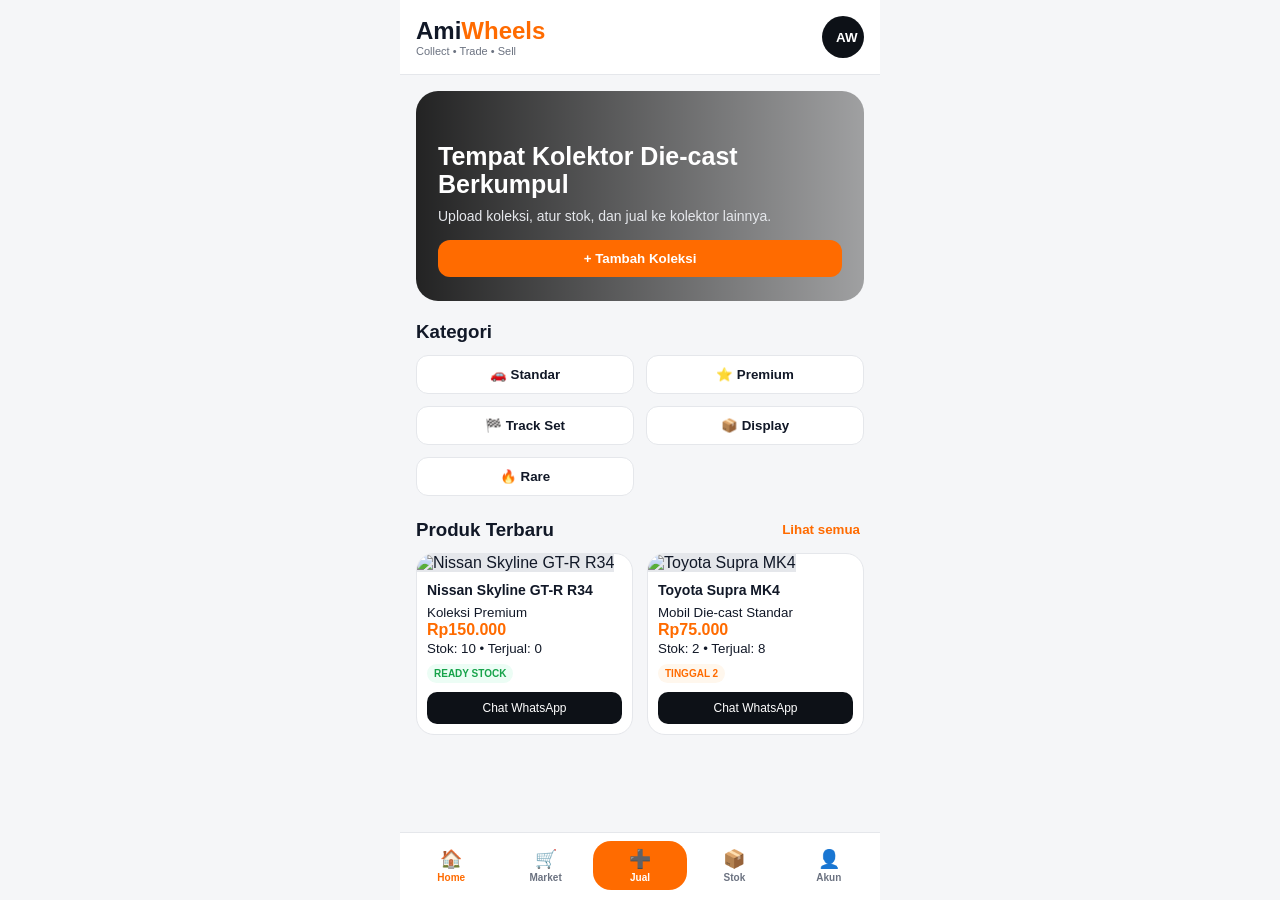
==== commit 966d6200: "Add files via upload" ====
--- a/index.html
+++ b/index.html
@@ -3,115 +3,156 @@
 <head>
   <meta charset="UTF-8" />
   <meta name="viewport" content="width=device-width, initial-scale=1.0" />
-  <title>AmiWheels - Garage Collector Zone</title>
+  <title>AmiWheels - Die-cast Marketplace</title>
   <link rel="stylesheet" href="style.css" />
 </head>
 <body>
-  <div class="bg-noise"></div>
-  <main class="app-shell">
-    <section class="link-strip">
-      <h1>DUA LINK — 1 UNTUK PEMBELI, 1 UNTUK PENJUAL</h1>
-      <div class="link-grid">
-        <button onclick="goBuyer()"><span>LINK PEMBELI</span><b id="buyerLink">/amiwheels/#pembeli</b></button>
-        <button onclick="goSeller()"><span>LINK PENJUAL</span><b id="sellerLink">/amiwheels/#penjual</b></button>
+  <div class="app">
+    <header class="topbar">
+      <div>
+        <h1>Ami<span>Wheels</span></h1>
+        <p>Collect • Trade • Sell</p>
       </div>
-    </section>
+      <button class="icon-btn" onclick="showPage('account')">AW</button>
+    </header>
 
-    <section id="buyerPage" class="page buyer-layout">
-      <header class="topbar glass">
-        <div class="logo">Ami<span>Wheels</span></div>
-        <nav><button>Beranda</button><button>Kategori</button><button onclick="scrollToId('review')">Review</button><button>Tentang Kami</button></nav>
-        <div class="top-icons"><button>⌕</button><button>🛒<em>1</em></button></div>
-      </header>
+    <main>
+      <section id="home" class="page active">
+        <div class="hero">
+          <div class="hero-overlay">
+            <h2>Tempat Kolektor Die-cast Berkumpul</h2>
+            <p>Upload koleksi, atur stok, dan jual ke kolektor lainnya.</p>
+            <button onclick="showPage('sell')">+ Tambah Koleksi</button>
+          </div>
+        </div>
 
-      <section class="hero garage-card">
-        <div class="hero-content">
-          <p class="eyebrow">GARAGE KOLEKTOR INDONESIA</p>
-          <h2>Jual • Beli • Tukar<br/>Koleksi Hot Wheels Rare</h2>
-          <p>Temukan koleksi langka, premium, TH, STH, display case, dan blister protector terbaik.</p>
-          <button onclick="scrollToId('products')">Jelajahi Koleksi →</button>
+        <h3>Kategori</h3>
+        <div class="categories">
+          <button onclick="filterCategory('Mobil Die-cast Standar')">🚗 Standar</button>
+          <button onclick="filterCategory('Koleksi Premium')">⭐ Premium</button>
+          <button onclick="filterCategory('Arena Bermain / Track Set')">🏁 Track Set</button>
+          <button onclick="filterCategory('Display & Blister')">📦 Display</button>
+          <button onclick="filterCategory('Rare Collection')">🔥 Rare</button>
         </div>
-        <div class="neon-sign">HOT WHEELS<br/><small>GARAGE ZONE</small></div>
+
+        <div class="section-title">
+          <h3>Produk Terbaru</h3>
+          <button onclick="showPage('marketplace')">Lihat semua</button>
+        </div>
+        <div id="homeProducts" class="product-list"></div>
       </section>
 
-      <section class="stats glass">
-        <div><strong>120+</strong><span>Produk Aktif</span></div>
-        <div><strong>85</strong><span>Transaksi Sukses</span></div>
-        <div><strong>4.9</strong><span>Rating Toko</span></div>
-        <div><strong>100%</strong><span>Aman & Terpercaya</span></div>
+      <section id="marketplace" class="page">
+        <div class="page-head">
+          <h2>Marketplace</h2>
+          <button onclick="resetFilter()">Semua</button>
+        </div>
+
+        <input id="searchInput" class="search" placeholder="Cari die-cast favoritmu..." oninput="renderProducts()" />
+
+        <div class="filter-row">
+          <button onclick="filterCategory('Mobil Die-cast Standar')">Standar</button>
+          <button onclick="filterCategory('Koleksi Premium')">Premium</button>
+          <button onclick="filterCategory('Arena Bermain / Track Set')">Track</button>
+          <button onclick="filterCategory('Display & Blister')">Display</button>
+        </div>
+
+        <h3>Ready Stock</h3>
+        <div id="activeProducts" class="product-list"></div>
+
+        <h3 class="sold-title">Sold Out</h3>
+        <div id="soldoutProducts" class="product-list"></div>
       </section>
 
-      <div class="section-head"><h3>Kategori</h3><a>Lihat Semua ›</a></div>
-      <section id="categories" class="cat-row"></section>
+      <section id="sell" class="page">
+        <h2>Tambah Koleksi untuk Dijual</h2>
 
-      <div class="section-head"><h3>Produk Terbaru</h3><a>Lihat Semua ›</a></div>
-      <section id="products" class="product-grid"></section>
+        <form id="productForm">
+          <label>Link Foto Produk</label>
+          <input name="image" placeholder="https://..." />
 
-      <div class="section-head"><h3>Review & Bukti Transaksi</h3><a>Lihat Semua ›</a></div>
-      <section id="review" class="review-card glass">
-        <div class="avatar">R</div><div><h4>Raka - Jakarta <span>★★★★★</span></h4><p>Barang aman, blister rapi, packing tebal.</p><b>✅ Transaksi AMI-24001</b></div><div class="receipt">Bukti<br/>Transfer</div>
+          <label>Nama Produk</label>
+          <input name="name" required placeholder="Contoh: Nissan Skyline GT-R R34" />
+
+          <label>Brand</label>
+          <input name="brand" placeholder="Hot Wheels / Mini GT / Tomica" />
+
+          <label>Kategori</label>
+          <select name="category" required>
+            <option>Mobil Die-cast Standar</option>
+            <option>Koleksi Premium</option>
+            <option>Arena Bermain / Track Set</option>
+            <option>Display & Blister</option>
+            <option>Rare Collection</option>
+          </select>
+
+          <label>Kondisi</label>
+          <select name="condition">
+            <option>MOC</option>
+            <option>Loose</option>
+            <option>Custom</option>
+            <option>New</option>
+            <option>Used</option>
+          </select>
+
+          <label>Harga</label>
+          <input name="price" type="number" required placeholder="150000" />
+
+          <label>Stok</label>
+          <input name="stock" type="number" required value="1" min="0" />
+
+          <label>Nomor WhatsApp</label>
+          <input name="whatsapp" required placeholder="6281234567890" />
+
+          <label>Deskripsi</label>
+          <textarea name="description" placeholder="Kondisi card, blister, bonus, lokasi COD..."></textarea>
+
+          <button type="submit" class="primary">Simpan & Pasang Jual</button>
+        </form>
       </section>
 
-      <section class="benefit-row">
-        <div>🛡️<b>Produk Original</b><span>100% koleksi original</span></div>
-        <div>📦<b>Packing Tebal</b><span>Aman sampai tujuan</span></div>
-        <div>📞<b>Respon Cepat</b><span>Admin ramah</span></div>
-        <div>⭐<b>Trusted Seller</b><span>Dipercaya kolektor</span></div>
-      </section>
-    </section>
+      <section id="inventory" class="page">
+        <h2>Inventory Toko</h2>
 
-    <aside id="sellerPage" class="seller-column page">
-      <section id="loginPanel" class="login-panel garage-card">
-        <div class="logo center">Ami<span>Wheels</span></div>
-        <h2>LOGIN PENJUAL</h2>
-        <p>Masuk untuk mengelola toko dan produk Anda</p>
-        <label>Username</label><input id="username" value="Amiwheels" />
-        <label>Password</label><input id="password" type="password" value="Amijelek123" />
-        <div class="login-row"><label><input type="checkbox" checked/> Ingat saya</label><a>Lupa Password?</a></div>
-        <button class="primary" onclick="loginSeller()">Masuk</button>
-        <button class="outline" onclick="showCheckTransaction()">📋 Cek Transaksi (Pembeli)</button>
+        <div class="stats">
+          <div><strong id="statActive">0</strong><span>Aktif</span></div>
+          <div><strong id="statSoldout">0</strong><span>Sold Out</span></div>
+          <div><strong id="statSold">0</strong><span>Terjual</span></div>
+        </div>
+
+        <h3>Produk Aktif</h3>
+        <div id="inventoryActive" class="inventory-list"></div>
+
+        <h3 class="sold-title">Produk Sold Out</h3>
+        <div id="inventorySoldout" class="inventory-list"></div>
       </section>
 
-      <section id="dashboardPanel" class="dashboard glass hidden">
-        <header class="mini-top"><div class="logo small">Ami<span>Wheels</span></div><button onclick="logout()">↗</button></header>
-        <h2>Dashboard Penjual</h2><p>Halo, Amiwheels 👋</p>
-        <div class="dash-grid"><div><b>120+</b><span>Produk Aktif</span></div><div><b id="txCount">85</b><span>Total Transaksi</span></div><div><b>12</b><span>Bulan Ini</span></div><div><b>Rp 7.250.000</b><span>Total Penjualan</span></div></div>
-        <div class="quick-grid"><button onclick="showSellForm()">＋<span>Tambah Produk</span></button><button>📦<span>Kelola Produk</span></button><button onclick="showCheckTransaction()">📄<span>Transaksi</span></button><button onclick="showPasswordForm()">🔒<span>Ubah Password</span></button></div>
-        <h3>Transaksi Terbaru</h3><div id="transactionList" class="transaction-list"></div>
+      <section id="account" class="page">
+        <h2>Akun Saya</h2>
+        <div class="profile-card">
+          <div class="avatar">AW</div>
+          <h3>AmiWheels Seller</h3>
+          <p>Kolektor & Penjual Die-cast</p>
+        </div>
+
+        <div class="menu-list">
+          <button onclick="showPage('inventory')">📦 Inventory Saya</button>
+          <button onclick="showPage('sell')">➕ Tambah Koleksi</button>
+          <button onclick="showPage('marketplace')">🛒 Marketplace</button>
+          <button onclick="clearAllData()">🗑 Reset Data Demo</button>
+        </div>
       </section>
+    </main>
 
-      <section id="sellPanel" class="sell-panel glass hidden">
-        <header class="mini-top"><button onclick="backDashboard()">←</button><div class="logo small">Ami<span>Wheels</span></div></header>
-        <h2>Jual Produk</h2><p>Lengkapi detail produk dengan benar.</p>
-        <div class="form-grid">
-          <label class="upload-box"><input id="photoInput" type="file" accept="image/*" onchange="previewPhoto(event)"/><div id="photoPreview">📷<br/>Klik upload foto<br/><small>PNG/JPG max 5MB</small></div></label>
-          <div class="form-fields">
-            <label>Nama Produk</label><input id="pName" placeholder="Contoh: Nissan Skyline GT-R R34" />
-            <label>Harga</label><input id="pPrice" placeholder="Contoh: 75000" />
-            <div class="two"><div><label>Kategori</label><select id="pCat"><option>Blister</option><option>Loose</option><option>Premium</option><option>TH</option><option>STH</option></select></div><div><label>Kondisi</label><select id="pCond"><option>Mint</option><option>Good</option><option>Baru</option></select></div></div>
-            <div class="two"><div><label>Lokasi</label><input id="pLoc" placeholder="Jakarta Timur" /></div><div><label>Nomor WhatsApp</label><input id="pWa" placeholder="62812xxxxxxx" /></div></div>
-            <label>Deskripsi Produk</label><textarea id="pDesc" placeholder="Tulis detail produk, kondisi blister, kelengkapan, dan info packing."></textarea>
-          </div>
-        </div>
-        <button class="primary full" onclick="addProduct()">💬 Kirim ke WhatsApp Admin</button>
-      </section>
+    <nav class="bottom-nav">
+      <button onclick="showPage('home')" class="nav active">🏠<span>Home</span></button>
+      <button onclick="showPage('marketplace')" class="nav">🛒<span>Market</span></button>
+      <button onclick="showPage('sell')" class="nav add">➕<span>Jual</span></button>
+      <button onclick="showPage('inventory')" class="nav">📦<span>Stok</span></button>
+      <button onclick="showPage('account')" class="nav">👤<span>Akun</span></button>
+    </nav>
+  </div>
 
-      <section id="checkPanel" class="check-panel glass hidden">
-        <header class="mini-top"><button onclick="backDashboard()">←</button><h3>Cek Transaksi (Pembeli)</h3></header>
-        <label>Masukkan kode transaksi / invoice</label><input id="invoiceCode" placeholder="Contoh: AMI-24001" />
-        <button class="primary full" onclick="checkInvoice()">Cek Transaksi</button>
-        <div id="invoiceResult" class="invoice-result"></div>
-      </section>
-
-      <section id="passwordPanel" class="check-panel glass hidden">
-        <header class="mini-top"><button onclick="backDashboard()">←</button><h3>Ubah Password</h3></header>
-        <label>Password Lama</label><input type="password" placeholder="••••••••" />
-        <label>Password Baru</label><input id="newPass" type="password" placeholder="Password baru" />
-        <label>Konfirmasi Password Baru</label><input id="confirmPass" type="password" placeholder="Ulangi password" />
-        <button class="primary full" onclick="changePassword()">Simpan Perubahan</button>
-      </section>
-    </aside>
-  </main>
-<script src="app.js"></script>
+  <script src="app.js"></script>
 </body>
-</html>+</html>
--- a/style.css
+++ b/style.css
@@ -1 +1,384 @@
-*{box-sizing:border-box}body{margin:0;font-family:Inter,Arial,sans-serif;background:#080b0d;color:#f5f5f5}.bg-noise{position:fixed;inset:0;background:radial-gradient(circle at 20% 0,#33210b 0,transparent 34%),radial-gradient(circle at 90% 10%,#10223c 0,transparent 35%),linear-gradient(135deg,#090909,#171a1a 45%,#050505);z-index:-2}.bg-noise:after{content:"";position:absolute;inset:0;background:linear-gradient(90deg,rgba(255,194,0,.05) 1px,transparent 1px),linear-gradient(rgba(255,255,255,.035) 1px,transparent 1px);background-size:45px 45px;opacity:.25}.app-shell{max-width:1360px;margin:auto;padding:22px;display:grid;grid-template-columns:1.65fr 1fr;gap:18px}.link-strip{grid-column:1/-1;text-align:center}.link-strip h1{font-size:26px;margin:0 0 14px}.link-grid{display:flex;justify-content:center;gap:32px}.link-grid button{background:#15191d;border:1px solid #3a3f45;color:white;border-radius:8px;padding:10px 22px}.link-grid span{display:block;color:#ffd000;font-weight:900;font-size:13px}.link-grid b{font-size:16px}.glass,.garage-card{background:linear-gradient(145deg,rgba(25,31,34,.88),rgba(7,9,10,.88));border:1px solid rgba(255,255,255,.14);box-shadow:0 20px 45px rgba(0,0,0,.35);backdrop-filter:blur(8px);border-radius:16px}.topbar{height:70px;display:flex;align-items:center;justify-content:space-between;padding:0 28px;margin-bottom:12px}.logo{font-size:31px;font-weight:1000;font-style:italic}.logo span{color:#ffc400}.logo.center{text-align:center}.logo.small{font-size:22px}.topbar nav{display:flex;gap:22px}.topbar button{background:none;border:0;color:white;font-weight:800}.top-icons button{font-size:20px;position:relative}.top-icons em{position:absolute;background:red;border-radius:50%;font-size:10px;padding:2px 5px;top:-8px}.hero{min-height:330px;padding:40px;border-radius:18px;background:linear-gradient(90deg,rgba(6,7,8,.96),rgba(6,10,12,.55)),radial-gradient(circle at 74% 38%,rgba(255,70,0,.28),transparent 26%),linear-gradient(135deg,#17110c,#0b1c27);position:relative;overflow:hidden}.hero:before{content:"";position:absolute;inset:0;background:repeating-linear-gradient(90deg,transparent 0 70px,rgba(255,255,255,.06) 71px 72px),linear-gradient(180deg,transparent 62%,rgba(255,194,0,.08));opacity:.7}.hero-content{position:relative;z-index:1;max-width:480px}.eyebrow{color:#ffd000;font-weight:1000;letter-spacing:.6px}.hero h2{font-size:44px;line-height:1.06;margin:10px 0}.hero p{font-size:17px;color:#d8dee2}.hero button,.primary{background:linear-gradient(#ffd21b,#ffb700);border:0;border-radius:11px;color:#111;font-size:16px;font-weight:1000;padding:15px 25px}.neon-sign{position:absolute;right:48px;top:64px;font-size:50px;font-weight:1000;color:#ffda3b;text-shadow:0 0 6px #ff2d00,0 0 18px #ff2d00,0 0 35px #ff8500;transform:rotate(-4deg);text-align:center}.neon-sign small{font-size:22px;color:#fff}.stats{display:grid;grid-template-columns:repeat(4,1fr);margin:18px 0;padding:20px}.stats div{display:flex;flex-direction:column;align-items:center;border-right:1px solid rgba(255,255,255,.14)}.stats div:last-child{border-right:0}.stats strong{font-size:26px}.stats span{color:#bac2c8}.section-head{display:flex;justify-content:space-between;align-items:center;margin:18px 0 10px}.section-head h3{font-size:24px;margin:0}.section-head a{font-weight:900}.cat-row{display:grid;grid-template-columns:repeat(8,1fr);gap:12px}.cat{background:#1a2024;border:1px solid #303942;border-radius:12px;text-align:center;padding:14px 8px;font-weight:900}.cat span{display:block;font-size:32px;margin-bottom:8px}.product-grid{display:grid;grid-template-columns:repeat(3,1fr);gap:16px}.product-card{background:#161b1e;border:1px solid #333b42;border-radius:14px;overflow:hidden;box-shadow:0 18px 25px rgba(0,0,0,.28)}.product-img{height:150px;background:linear-gradient(135deg,#0a0d10,#262b2f);display:flex;align-items:center;justify-content:center;position:relative;overflow:hidden}.product-img:before{content:"";position:absolute;inset:0;background:radial-gradient(circle at 40% 40%,rgba(255,194,0,.18),transparent 35%)}.car-art{font-size:76px;filter:drop-shadow(0 14px 12px #000)}.heart{position:absolute;right:12px;top:10px;background:#ff333d;border:0;border-radius:50%;color:white;width:32px;height:32px}.product-body{padding:13px}.badge{display:inline-block;background:#39c56a;color:#082814;border-radius:9px;padding:4px 8px;font-size:12px;font-weight:1000}.product-body h4{margin:8px 0 5px}.price{color:#ffc400;font-size:22px;font-weight:1000}.meta{color:#bdc7cc;font-size:13px;line-height:1.5}.wa{width:100%;margin-top:12px;background:#ffc400;border:0;border-radius:8px;padding:11px;font-weight:1000}.review-card{display:grid;grid-template-columns:54px 1fr 120px;gap:16px;padding:18px;align-items:center;border-left:5px solid #ffc400}.avatar{width:48px;height:48px;border-radius:50%;background:#ffc400;color:#111;display:grid;place-items:center;font-weight:1000}.review-card span{color:#ffc400}.review-card b{color:#35df78}.receipt{background:#262d32;border-radius:10px;padding:18px;text-align:center}.benefit-row{display:grid;grid-template-columns:repeat(4,1fr);gap:10px;margin:22px 0}.benefit-row div{background:#111619;border:1px solid #262f35;border-radius:12px;padding:16px;text-align:center}.benefit-row b{display:block;color:#ffc400}.benefit-row span{display:block;color:#b8c0c6;font-size:12px}.seller-column{display:flex;flex-direction:column;gap:18px}.login-panel{padding:38px;background:linear-gradient(rgba(5,6,7,.76),rgba(5,6,7,.92)),radial-gradient(circle at bottom,#2a1b0e,transparent 50%);min-height:460px}.login-panel h2{text-align:center}.login-panel p{text-align:center;color:#c5cbd0}.login-panel label,.sell-panel label,.check-panel label{display:block;font-weight:900;margin:12px 0 7px}input,select,textarea{width:100%;background:#1c2327;color:white;border:1px solid #3a444d;border-radius:9px;padding:14px;font-size:15px}textarea{min-height:96px}.login-row{display:flex;justify-content:space-between;font-size:13px;margin:12px 0}.login-row a{color:#ffc400}.outline{width:100%;background:transparent;color:white;border:1px solid #717980;border-radius:9px;padding:14px;font-weight:900;margin-top:24px}.hidden{display:none!important}.dashboard,.sell-panel,.check-panel{padding:24px}.mini-top{display:flex;justify-content:space-between;align-items:center;margin-bottom:14px}.mini-top button{background:#1d2428;color:white;border:1px solid #3a444c;border-radius:8px;padding:8px 11px}.dash-grid{display:grid;grid-template-columns:repeat(2,1fr);gap:10px}.dash-grid div,.quick-grid button{background:#20272c;border:1px solid #333d45;border-radius:10px;padding:17px;text-align:center;color:white}.dash-grid b{display:block;font-size:24px}.dash-grid span{color:#bac2c8;font-size:12px}.quick-grid{display:grid;grid-template-columns:repeat(4,1fr);gap:10px;margin:16px 0}.quick-grid button{font-weight:900}.quick-grid button:first-child{background:#0dbb72}.quick-grid span{display:block;font-size:12px;margin-top:6px}.transaction-list{display:grid;gap:8px}.tx{display:grid;grid-template-columns:1fr 1fr 1fr auto;background:#161c20;border-radius:8px;padding:10px;font-size:13px}.tx em{font-style:normal;background:#1d6f3d;color:#b8ffd2;border-radius:7px;padding:4px 8px}.form-grid{display:grid;grid-template-columns:180px 1fr;gap:16px}.upload-box{height:260px;border:1px dashed #8a9299;border-radius:12px;display:grid;place-items:center;text-align:center;cursor:pointer}.upload-box input{display:none}.upload-box img{width:100%;height:100%;object-fit:cover;border-radius:12px}.two{display:grid;grid-template-columns:1fr 1fr;gap:12px}.full{width:100%;margin-top:14px}.invoice-result{margin-top:15px;background:#132017;border-left:4px solid #40db78;border-radius:10px;padding:15px;line-height:1.7}@media(max-width:900px){.app-shell{grid-template-columns:1fr;padding:0}.link-strip{padding:16px}.link-grid{flex-direction:column;gap:8px}.topbar nav{display:none}.hero h2{font-size:32px}.neon-sign{font-size:30px;right:20px;top:190px}.stats{grid-template-columns:repeat(2,1fr)}.cat-row{grid-template-columns:repeat(4,1fr)}.product-grid{grid-template-columns:1fr 1fr}.form-grid{grid-template-columns:1fr}.buyer-layout,.seller-column{padding:10px}.quick-grid{grid-template-columns:repeat(2,1fr)}}+:root {
+  --orange: #ff6b00;
+  --dark: #0d1117;
+  --navy: #111827;
+  --bg: #f5f6f8;
+  --card: #ffffff;
+  --muted: #6b7280;
+  --line: #e5e7eb;
+  --red: #ef4444;
+  --green: #16a34a;
+}
+
+* { box-sizing: border-box; }
+
+body {
+  margin: 0;
+  font-family: Arial, sans-serif;
+  background: var(--bg);
+  color: #111827;
+}
+
+.app {
+  max-width: 480px;
+  min-height: 100vh;
+  margin: 0 auto;
+  background: var(--bg);
+  padding-bottom: 78px;
+}
+
+.topbar {
+  position: sticky;
+  top: 0;
+  z-index: 5;
+  background: rgba(255,255,255,.94);
+  backdrop-filter: blur(12px);
+  display: flex;
+  justify-content: space-between;
+  align-items: center;
+  padding: 16px;
+  border-bottom: 1px solid var(--line);
+}
+
+h1, h2, h3, p { margin: 0; }
+h1 { font-size: 24px; }
+h1 span { color: var(--orange); }
+.topbar p { font-size: 11px; color: var(--muted); }
+
+.icon-btn {
+  width: 42px;
+  height: 42px;
+  border-radius: 50%;
+  border: 0;
+  background: var(--dark);
+  color: white;
+  font-weight: bold;
+}
+
+main { padding: 16px; }
+
+.page { display: none; }
+.page.active { display: block; }
+
+.hero {
+  min-height: 210px;
+  border-radius: 22px;
+  overflow: hidden;
+  background:
+    linear-gradient(90deg, rgba(0,0,0,.86), rgba(0,0,0,.35)),
+    url("https://images.unsplash.com/photo-1598300042247-d088f8ab3a91?q=80&w=900&auto=format&fit=crop");
+  background-size: cover;
+  background-position: center;
+  margin-bottom: 20px;
+}
+
+.hero-overlay {
+  padding: 22px;
+  color: white;
+}
+
+.hero h2 {
+  max-width: 300px;
+  font-size: 25px;
+  line-height: 1.1;
+  margin-top: 30px;
+}
+
+.hero p {
+  font-size: 14px;
+  color: #e5e7eb;
+  margin: 10px 0 16px;
+}
+
+button {
+  border: 0;
+  border-radius: 12px;
+  padding: 11px 14px;
+  cursor: pointer;
+  font-weight: 700;
+}
+
+.hero button, .primary {
+  background: var(--orange);
+  color: white;
+  width: 100%;
+}
+
+.categories {
+  display: grid;
+  grid-template-columns: repeat(2, 1fr);
+  gap: 12px;
+  margin: 12px 0 22px;
+}
+
+.categories button, .filter-row button {
+  background: white;
+  border: 1px solid var(--line);
+  color: #111827;
+}
+
+.section-title, .page-head {
+  display: flex;
+  justify-content: space-between;
+  align-items: center;
+  margin-bottom: 8px;
+}
+
+.section-title button, .page-head button {
+  color: var(--orange);
+  background: transparent;
+  padding: 4px;
+}
+
+.search {
+  width: 100%;
+  padding: 13px;
+  border-radius: 14px;
+  border: 1px solid var(--line);
+  margin: 14px 0;
+}
+
+.filter-row {
+  display: flex;
+  overflow-x: auto;
+  gap: 8px;
+  margin-bottom: 18px;
+}
+
+.filter-row button { white-space: nowrap; }
+
+.product-list {
+  display: grid;
+  grid-template-columns: 1fr 1fr;
+  gap: 14px;
+  margin: 12px 0 22px;
+}
+
+.product-card {
+  background: var(--card);
+  border-radius: 18px;
+  overflow: hidden;
+  border: 1px solid var(--line);
+  position: relative;
+}
+
+.product-card.soldout {
+  opacity: .55;
+  order: 99;
+}
+
+.product-card img {
+  width: 100%;
+  height: 120px;
+  object-fit: cover;
+  background: #e5e7eb;
+}
+
+.product-card .body {
+  padding: 10px;
+}
+
+.product-card h4 {
+  margin: 0 0 5px;
+  font-size: 14px;
+}
+
+.price {
+  color: var(--orange);
+  font-weight: 800;
+}
+
+.badge {
+  display: inline-block;
+  font-size: 10px;
+  padding: 4px 7px;
+  border-radius: 999px;
+  margin-top: 7px;
+  background: #ecfdf5;
+  color: var(--green);
+  font-weight: bold;
+}
+
+.badge.low { background: #fff7ed; color: var(--orange); }
+.badge.sold { background: #fee2e2; color: var(--red); }
+
+.wa {
+  display: block;
+  margin-top: 9px;
+  padding: 9px;
+  text-align: center;
+  text-decoration: none;
+  background: var(--dark);
+  color: white;
+  border-radius: 10px;
+  font-size: 12px;
+}
+
+.wa.disabled {
+  pointer-events: none;
+  background: #9ca3af;
+}
+
+.sold-ribbon {
+  position: absolute;
+  top: 14px;
+  left: -34px;
+  width: 130px;
+  transform: rotate(-35deg);
+  text-align: center;
+  background: var(--red);
+  color: white;
+  font-size: 11px;
+  font-weight: 800;
+  padding: 5px;
+}
+
+form {
+  background: white;
+  padding: 16px;
+  border-radius: 20px;
+  border: 1px solid var(--line);
+  margin-top: 16px;
+}
+
+label {
+  display: block;
+  font-size: 13px;
+  font-weight: 700;
+  margin-top: 12px;
+}
+
+input, select, textarea {
+  width: 100%;
+  padding: 13px;
+  margin-top: 7px;
+  border-radius: 12px;
+  border: 1px solid var(--line);
+  font-size: 14px;
+}
+
+textarea { min-height: 90px; resize: vertical; }
+
+.stats {
+  display: grid;
+  grid-template-columns: repeat(3, 1fr);
+  background: var(--dark);
+  color: white;
+  border-radius: 18px;
+  padding: 16px;
+  gap: 10px;
+  margin: 16px 0;
+  text-align: center;
+}
+
+.stats strong { display: block; font-size: 22px; color: var(--orange); }
+.stats span { font-size: 12px; color: #d1d5db; }
+
+.inventory-list {
+  display: grid;
+  gap: 12px;
+  margin: 12px 0 22px;
+}
+
+.inventory-card {
+  background: white;
+  border: 1px solid var(--line);
+  border-radius: 16px;
+  padding: 12px;
+  display: grid;
+  grid-template-columns: 72px 1fr;
+  gap: 12px;
+}
+
+.inventory-card img {
+  width: 72px;
+  height: 72px;
+  object-fit: cover;
+  border-radius: 12px;
+  background: #e5e7eb;
+}
+
+.inventory-actions {
+  grid-column: 1 / -1;
+  display: grid;
+  grid-template-columns: repeat(3, 1fr);
+  gap: 8px;
+}
+
+.inventory-actions button {
+  padding: 9px;
+  font-size: 12px;
+}
+
+.sell-btn { background: #dcfce7; color: var(--green); }
+.sold-btn { background: #fee2e2; color: var(--red); }
+.restock-btn { background: #fff7ed; color: var(--orange); }
+
+.profile-card {
+  background: white;
+  padding: 22px;
+  border-radius: 22px;
+  border: 1px solid var(--line);
+  text-align: center;
+  margin: 16px 0;
+}
+
+.avatar {
+  margin: 0 auto 10px;
+  width: 64px;
+  height: 64px;
+  border-radius: 50%;
+  display: grid;
+  place-items: center;
+  background: var(--orange);
+  color: white;
+  font-weight: 900;
+  font-size: 22px;
+}
+
+.menu-list {
+  display: grid;
+  gap: 10px;
+}
+
+.menu-list button {
+  text-align: left;
+  background: white;
+  border: 1px solid var(--line);
+}
+
+.bottom-nav {
+  position: fixed;
+  left: 50%;
+  bottom: 0;
+  transform: translateX(-50%);
+  width: min(480px, 100%);
+  background: white;
+  border-top: 1px solid var(--line);
+  display: grid;
+  grid-template-columns: repeat(5, 1fr);
+  padding: 8px 4px 10px;
+  z-index: 10;
+}
+
+.nav {
+  background: transparent;
+  color: #6b7280;
+  padding: 7px 2px;
+  font-size: 18px;
+}
+
+.nav span {
+  display: block;
+  font-size: 10px;
+  margin-top: 2px;
+}
+
+.nav.active { color: var(--orange); }
+.nav.add {
+  color: white;
+  background: var(--orange);
+  border-radius: 18px;
+}
+
+.sold-title { margin-top: 18px; color: var(--red); }
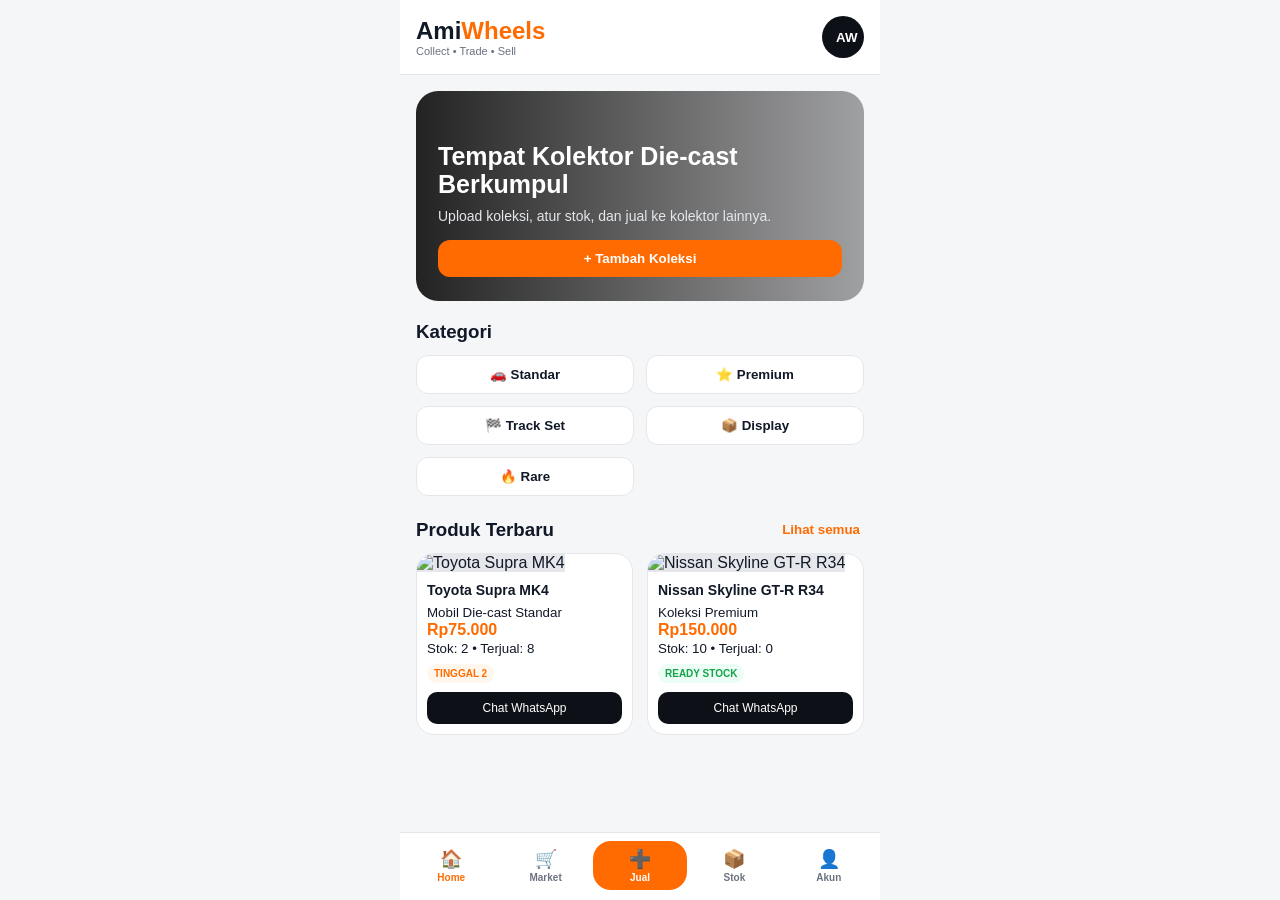
==== commit ab74b8dc: "Add files via upload" ====
--- a/index.html
+++ b/index.html
@@ -127,6 +127,25 @@
         <div id="inventorySoldout" class="inventory-list"></div>
       </section>
 
+
+      <section id="history" class="page">
+        <h2>Bukti Pembelian / History Penjualan</h2>
+        <p class="subtext">Riwayat ini otomatis tercatat saat produk ditandai terjual.</p>
+
+        <div class="stats">
+          <div><strong id="historyCount">0</strong><span>Transaksi</span></div>
+          <div><strong id="historyRevenue">Rp0</strong><span>Omzet</span></div>
+          <div><strong id="historyItems">0</strong><span>Item</span></div>
+        </div>
+
+        <div class="history-actions">
+          <button onclick="exportSalesHistory()">Export Bukti</button>
+          <button onclick="clearSalesHistory()">Hapus History</button>
+        </div>
+
+        <div id="salesHistory" class="history-list"></div>
+      </section>
+
       <section id="account" class="page">
         <h2>Akun Saya</h2>
         <div class="profile-card">
@@ -139,6 +158,7 @@
           <button onclick="showPage('inventory')">📦 Inventory Saya</button>
           <button onclick="showPage('sell')">➕ Tambah Koleksi</button>
           <button onclick="showPage('marketplace')">🛒 Marketplace</button>
+          <button onclick="showPage('history')">🧾 Bukti Pembelian / History</button>
           <button onclick="clearAllData()">🗑 Reset Data Demo</button>
         </div>
       </section>
--- a/style.css
+++ b/style.css
@@ -382,3 +382,117 @@
 }
 
 .sold-title { margin-top: 18px; color: var(--red); }
+
+
+.subtext {
+  color: var(--muted);
+  font-size: 14px;
+  margin-top: 6px;
+}
+
+.history-actions {
+  display: grid;
+  grid-template-columns: 1fr 1fr;
+  gap: 10px;
+  margin: 14px 0;
+}
+
+.history-actions button {
+  background: white;
+  border: 1px solid var(--line);
+}
+
+.history-list {
+  display: grid;
+  gap: 14px;
+  margin-top: 14px;
+}
+
+.receipt-card {
+  background: white;
+  border: 1px solid var(--line);
+  border-radius: 18px;
+  overflow: hidden;
+  box-shadow: 0 10px 26px rgba(17, 24, 39, .06);
+}
+
+.receipt-head {
+  background: linear-gradient(135deg, #111827, #ff6b00);
+  color: white;
+  padding: 14px;
+  display: flex;
+  justify-content: space-between;
+  align-items: flex-start;
+}
+
+.receipt-head span {
+  display: block;
+  color: #f3f4f6;
+  font-size: 12px;
+  margin-top: 4px;
+}
+
+.receipt-head b {
+  background: rgba(255,255,255,.18);
+  padding: 5px 9px;
+  border-radius: 999px;
+  font-size: 12px;
+}
+
+.receipt-body {
+  padding: 14px;
+}
+
+.receipt-body h3 {
+  font-size: 16px;
+  margin-bottom: 4px;
+}
+
+.receipt-body p {
+  color: var(--muted);
+  font-size: 13px;
+  margin-bottom: 12px;
+}
+
+.receipt-row {
+  display: flex;
+  justify-content: space-between;
+  border-top: 1px dashed var(--line);
+  padding: 9px 0;
+  font-size: 14px;
+}
+
+.receipt-row.total {
+  color: var(--orange);
+  font-size: 16px;
+}
+
+.receipt-foot {
+  display: flex;
+  justify-content: space-between;
+  align-items: center;
+  background: #f9fafb;
+  padding: 12px 14px;
+  font-size: 13px;
+}
+
+.receipt-foot button {
+  background: var(--orange);
+  color: white;
+  padding: 8px 10px;
+  font-size: 12px;
+}
+
+.empty-card {
+  background: white;
+  border: 1px dashed var(--line);
+  border-radius: 18px;
+  padding: 22px;
+  text-align: center;
+}
+
+.empty-card p {
+  color: var(--muted);
+  margin-top: 8px;
+  font-size: 14px;
+}
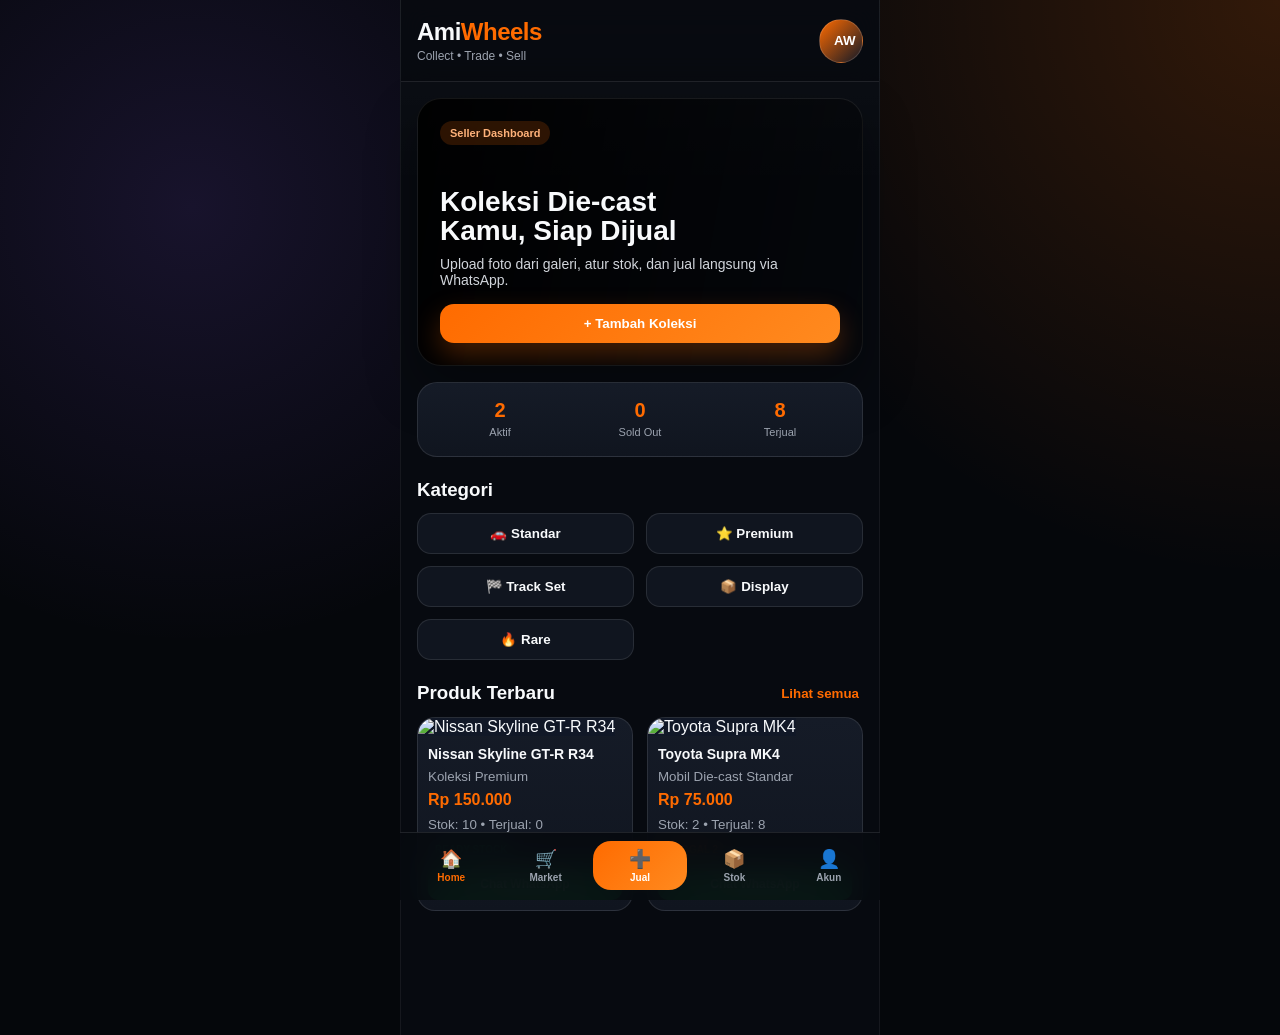
==== commit edbb22c5: "Add files via upload" ====
--- a/index.html
+++ b/index.html
@@ -13,17 +13,24 @@
         <h1>Ami<span>Wheels</span></h1>
         <p>Collect • Trade • Sell</p>
       </div>
-      <button class="icon-btn" onclick="showPage('account')">AW</button>
+      <button class="avatar-mini" onclick="showPage('account')">AW</button>
     </header>
 
     <main>
       <section id="home" class="page active">
         <div class="hero">
-          <div class="hero-overlay">
-            <h2>Tempat Kolektor Die-cast Berkumpul</h2>
-            <p>Upload koleksi, atur stok, dan jual ke kolektor lainnya.</p>
-            <button onclick="showPage('sell')">+ Tambah Koleksi</button>
+          <div>
+            <span class="pill">Seller Dashboard</span>
+            <h2>Koleksi Die-cast Kamu, Siap Dijual</h2>
+            <p>Upload foto dari galeri, atur stok, dan jual langsung via WhatsApp.</p>
+            <button class="primary" onclick="showPage('sell')">+ Tambah Koleksi</button>
           </div>
+        </div>
+
+        <div class="stats">
+          <div><strong id="homeActive">0</strong><span>Aktif</span></div>
+          <div><strong id="homeSoldout">0</strong><span>Sold Out</span></div>
+          <div><strong id="homeSold">0</strong><span>Terjual</span></div>
         </div>
 
         <h3>Kategori</h3>
@@ -66,10 +73,20 @@
 
       <section id="sell" class="page">
         <h2>Tambah Koleksi untuk Dijual</h2>
+        <p class="subtext">Foto bisa langsung dipilih dari galeri HP.</p>
 
         <form id="productForm">
-          <label>Link Foto Produk</label>
-          <input name="image" placeholder="https://..." />
+          <label>Foto Produk</label>
+
+          <div class="upload-box" onclick="document.getElementById('imageUpload').click()">
+            <input type="file" id="imageUpload" accept="image/*" hidden />
+            <img id="preview" />
+            <div id="uploadPlaceholder">
+              <div class="upload-icon">☁️</div>
+              <strong>Klik untuk upload foto</strong>
+              <span>JPG, PNG, WEBP</span>
+            </div>
+          </div>
 
           <label>Nama Produk</label>
           <input name="name" required placeholder="Contoh: Nissan Skyline GT-R R34" />
@@ -95,11 +112,16 @@
             <option>Used</option>
           </select>
 
-          <label>Harga</label>
-          <input name="price" type="number" required placeholder="150000" />
-
-          <label>Stok</label>
-          <input name="stock" type="number" required value="1" min="0" />
+          <div class="two-col">
+            <div>
+              <label>Harga</label>
+              <input name="price" type="number" required placeholder="150000" />
+            </div>
+            <div>
+              <label>Stok</label>
+              <input name="stock" type="number" required value="1" min="0" />
+            </div>
+          </div>
 
           <label>Nomor WhatsApp</label>
           <input name="whatsapp" required placeholder="6281234567890" />
@@ -127,10 +149,9 @@
         <div id="inventorySoldout" class="inventory-list"></div>
       </section>
 
-
       <section id="history" class="page">
-        <h2>Bukti Pembelian / History Penjualan</h2>
-        <p class="subtext">Riwayat ini otomatis tercatat saat produk ditandai terjual.</p>
+        <h2>Bukti Pembelian / History</h2>
+        <p class="subtext">Otomatis tercatat saat produk ditandai terjual.</p>
 
         <div class="stats">
           <div><strong id="historyCount">0</strong><span>Transaksi</span></div>
@@ -148,18 +169,21 @@
 
       <section id="account" class="page">
         <h2>Akun Saya</h2>
+
         <div class="profile-card">
+          <div class="profile-glow"></div>
           <div class="avatar">AW</div>
           <h3>AmiWheels Seller</h3>
           <p>Kolektor & Penjual Die-cast</p>
+          <span class="verified">✓ Verified Seller</span>
         </div>
 
         <div class="menu-list">
-          <button onclick="showPage('inventory')">📦 Inventory Saya</button>
-          <button onclick="showPage('sell')">➕ Tambah Koleksi</button>
-          <button onclick="showPage('marketplace')">🛒 Marketplace</button>
-          <button onclick="showPage('history')">🧾 Bukti Pembelian / History</button>
-          <button onclick="clearAllData()">🗑 Reset Data Demo</button>
+          <button onclick="showPage('inventory')">📦 <span>Inventory Saya</span><small>Kelola stok koleksi</small></button>
+          <button onclick="showPage('sell')">➕ <span>Tambah Koleksi</span><small>Upload koleksi baru</small></button>
+          <button onclick="showPage('marketplace')">🛒 <span>Marketplace</span><small>Lihat semua produk</small></button>
+          <button onclick="showPage('history')">🧾 <span>Bukti / History</span><small>Riwayat penjualan</small></button>
+          <button onclick="clearAllData()">🗑 <span>Reset Data Demo</span><small>Hapus data lokal</small></button>
         </div>
       </section>
     </main>
--- a/style.css
+++ b/style.css
@@ -1,13 +1,14 @@
 :root {
   --orange: #ff6b00;
-  --dark: #0d1117;
-  --navy: #111827;
-  --bg: #f5f6f8;
-  --card: #ffffff;
-  --muted: #6b7280;
-  --line: #e5e7eb;
+  --purple: #8b5cf6;
+  --dark: #070a10;
+  --card: #10151f;
+  --card2: #151b27;
+  --line: rgba(255,255,255,.1);
+  --muted: #9ca3af;
+  --text: #f8fafc;
   --red: #ef4444;
-  --green: #16a34a;
+  --green: #22c55e;
 }
 
 * { box-sizing: border-box; }
@@ -15,44 +16,51 @@
 body {
   margin: 0;
   font-family: Arial, sans-serif;
-  background: var(--bg);
-  color: #111827;
+  background:
+    radial-gradient(circle at top right, rgba(255,107,0,.18), transparent 35%),
+    radial-gradient(circle at 15% 20%, rgba(139,92,246,.14), transparent 32%),
+    #05070b;
+  color: var(--text);
 }
 
 .app {
   max-width: 480px;
   min-height: 100vh;
   margin: 0 auto;
-  background: var(--bg);
-  padding-bottom: 78px;
+  background:
+    linear-gradient(180deg, rgba(255,255,255,.03), transparent 18%),
+    var(--dark);
+  padding-bottom: 86px;
+  border-left: 1px solid rgba(255,255,255,.06);
+  border-right: 1px solid rgba(255,255,255,.06);
 }
 
 .topbar {
   position: sticky;
   top: 0;
   z-index: 5;
-  background: rgba(255,255,255,.94);
-  backdrop-filter: blur(12px);
+  background: rgba(7,10,16,.86);
+  backdrop-filter: blur(14px);
   display: flex;
   justify-content: space-between;
   align-items: center;
-  padding: 16px;
+  padding: 18px 16px;
   border-bottom: 1px solid var(--line);
 }
 
 h1, h2, h3, p { margin: 0; }
-h1 { font-size: 24px; }
+h1 { font-size: 24px; letter-spacing: -.5px; }
 h1 span { color: var(--orange); }
-.topbar p { font-size: 11px; color: var(--muted); }
-
-.icon-btn {
-  width: 42px;
-  height: 42px;
+.topbar p, .subtext { font-size: 12px; color: var(--muted); margin-top: 3px; }
+
+.avatar-mini {
+  width: 44px;
+  height: 44px;
   border-radius: 50%;
-  border: 0;
-  background: var(--dark);
-  color: white;
-  font-weight: bold;
+  border: 1px solid rgba(255,255,255,.15);
+  background: linear-gradient(135deg, var(--orange), #111827);
+  color: white;
+  font-weight: 900;
 }
 
 main { padding: 16px; }
@@ -61,48 +69,71 @@
 .page.active { display: block; }
 
 .hero {
-  min-height: 210px;
-  border-radius: 22px;
+  min-height: 230px;
+  border-radius: 24px;
   overflow: hidden;
+  padding: 22px;
   background:
-    linear-gradient(90deg, rgba(0,0,0,.86), rgba(0,0,0,.35)),
-    url("https://images.unsplash.com/photo-1598300042247-d088f8ab3a91?q=80&w=900&auto=format&fit=crop");
+    linear-gradient(100deg, rgba(0,0,0,.92), rgba(0,0,0,.28)),
+    url("https://images.unsplash.com/photo-1542362567-b07e54358753?q=80&w=900&auto=format&fit=crop");
   background-size: cover;
   background-position: center;
-  margin-bottom: 20px;
-}
-
-.hero-overlay {
-  padding: 22px;
-  color: white;
+  box-shadow: 0 22px 50px rgba(0,0,0,.35);
+  border: 1px solid rgba(255,255,255,.08);
+}
+
+.pill, .verified {
+  display: inline-block;
+  font-size: 11px;
+  padding: 6px 10px;
+  border-radius: 999px;
+  background: rgba(255,107,0,.17);
+  color: #ffb27a;
+  font-weight: 800;
 }
 
 .hero h2 {
   max-width: 300px;
-  font-size: 25px;
-  line-height: 1.1;
-  margin-top: 30px;
+  font-size: 28px;
+  line-height: 1.05;
+  margin-top: 42px;
 }
 
 .hero p {
   font-size: 14px;
-  color: #e5e7eb;
+  color: #d1d5db;
   margin: 10px 0 16px;
 }
 
 button {
   border: 0;
-  border-radius: 12px;
-  padding: 11px 14px;
+  border-radius: 14px;
+  padding: 12px 14px;
   cursor: pointer;
-  font-weight: 700;
-}
-
-.hero button, .primary {
-  background: var(--orange);
+  font-weight: 800;
+}
+
+.primary {
+  background: linear-gradient(135deg, var(--orange), #ff8a1f);
   color: white;
   width: 100%;
-}
+  box-shadow: 0 12px 28px rgba(255,107,0,.28);
+}
+
+.stats {
+  display: grid;
+  grid-template-columns: repeat(3, 1fr);
+  background: linear-gradient(180deg, var(--card2), var(--card));
+  border: 1px solid var(--line);
+  border-radius: 20px;
+  padding: 16px;
+  gap: 8px;
+  margin: 16px 0 22px;
+  text-align: center;
+}
+
+.stats strong { display: block; font-size: 20px; color: var(--orange); }
+.stats span { font-size: 11px; color: var(--muted); }
 
 .categories {
   display: grid;
@@ -111,10 +142,10 @@
   margin: 12px 0 22px;
 }
 
-.categories button, .filter-row button {
-  background: white;
-  border: 1px solid var(--line);
-  color: #111827;
+.categories button, .filter-row button, .history-actions button {
+  background: var(--card);
+  border: 1px solid var(--line);
+  color: var(--text);
 }
 
 .section-title, .page-head {
@@ -132,10 +163,12 @@
 
 .search {
   width: 100%;
-  padding: 13px;
-  border-radius: 14px;
+  padding: 14px;
+  border-radius: 16px;
   border: 1px solid var(--line);
   margin: 14px 0;
+  background: var(--card);
+  color: var(--text);
 }
 
 .filter-row {
@@ -155,38 +188,26 @@
 }
 
 .product-card {
-  background: var(--card);
+  background: linear-gradient(180deg, var(--card2), var(--card));
   border-radius: 18px;
   overflow: hidden;
   border: 1px solid var(--line);
   position: relative;
 }
 
-.product-card.soldout {
-  opacity: .55;
-  order: 99;
-}
+.product-card.soldout { opacity: .45; order: 99; }
 
 .product-card img {
   width: 100%;
   height: 120px;
   object-fit: cover;
-  background: #e5e7eb;
-}
-
-.product-card .body {
-  padding: 10px;
-}
-
-.product-card h4 {
-  margin: 0 0 5px;
-  font-size: 14px;
-}
-
-.price {
-  color: var(--orange);
-  font-weight: 800;
-}
+  background: #111827;
+}
+
+.product-card .body { padding: 10px; }
+.product-card h4 { margin: 0 0 5px; font-size: 14px; }
+.product-card small { color: var(--muted); }
+.price { color: var(--orange); font-weight: 900; margin: 6px 0; }
 
 .badge {
   display: inline-block;
@@ -194,13 +215,13 @@
   padding: 4px 7px;
   border-radius: 999px;
   margin-top: 7px;
-  background: #ecfdf5;
+  background: rgba(34,197,94,.14);
   color: var(--green);
   font-weight: bold;
 }
 
-.badge.low { background: #fff7ed; color: var(--orange); }
-.badge.sold { background: #fee2e2; color: var(--red); }
+.badge.low { background: rgba(255,107,0,.14); color: var(--orange); }
+.badge.sold { background: rgba(239,68,68,.16); color: var(--red); }
 
 .wa {
   display: block;
@@ -208,16 +229,14 @@
   padding: 9px;
   text-align: center;
   text-decoration: none;
-  background: var(--dark);
+  background: #16a34a;
   color: white;
   border-radius: 10px;
   font-size: 12px;
-}
-
-.wa.disabled {
-  pointer-events: none;
-  background: #9ca3af;
-}
+  font-weight: 800;
+}
+
+.wa.disabled { pointer-events: none; background: #6b7280; }
 
 .sold-ribbon {
   position: absolute;
@@ -229,14 +248,14 @@
   background: var(--red);
   color: white;
   font-size: 11px;
-  font-weight: 800;
+  font-weight: 900;
   padding: 5px;
 }
 
 form {
-  background: white;
+  background: linear-gradient(180deg, var(--card2), var(--card));
   padding: 16px;
-  border-radius: 20px;
+  border-radius: 22px;
   border: 1px solid var(--line);
   margin-top: 16px;
 }
@@ -244,46 +263,67 @@
 label {
   display: block;
   font-size: 13px;
-  font-weight: 700;
-  margin-top: 12px;
+  font-weight: 800;
+  margin-top: 13px;
 }
 
 input, select, textarea {
   width: 100%;
-  padding: 13px;
+  padding: 14px;
   margin-top: 7px;
-  border-radius: 12px;
-  border: 1px solid var(--line);
+  border-radius: 13px;
+  border: 1px solid var(--line);
+  background: #090d14;
+  color: var(--text);
   font-size: 14px;
 }
 
 textarea { min-height: 90px; resize: vertical; }
 
-.stats {
-  display: grid;
-  grid-template-columns: repeat(3, 1fr);
-  background: var(--dark);
-  color: white;
+.two-col {
+  display: grid;
+  grid-template-columns: 1fr 1fr;
+  gap: 12px;
+}
+
+.upload-box {
+  min-height: 185px;
+  border: 1px dashed rgba(255,255,255,.25);
   border-radius: 18px;
-  padding: 16px;
-  gap: 10px;
-  margin: 16px 0;
+  background:
+    radial-gradient(circle at center, rgba(139,92,246,.15), transparent 45%),
+    #090d14;
+  display: grid;
+  place-items: center;
   text-align: center;
-}
-
-.stats strong { display: block; font-size: 22px; color: var(--orange); }
-.stats span { font-size: 12px; color: #d1d5db; }
-
-.inventory-list {
+  margin-top: 8px;
+  overflow: hidden;
+  cursor: pointer;
+}
+
+.upload-icon { font-size: 36px; margin-bottom: 8px; }
+.upload-box span { display: block; color: var(--muted); font-size: 12px; margin-top: 5px; }
+
+#preview {
+  display: none;
+  width: 100%;
+  height: 220px;
+  object-fit: cover;
+}
+
+.inventory-list, .history-list {
   display: grid;
   gap: 12px;
   margin: 12px 0 22px;
 }
 
+.inventory-card, .receipt-card, .profile-card, .menu-list button, .empty-card {
+  background: linear-gradient(180deg, var(--card2), var(--card));
+  border: 1px solid var(--line);
+  border-radius: 18px;
+}
+
 .inventory-card {
-  background: white;
-  border: 1px solid var(--line);
-  border-radius: 16px;
   padding: 12px;
   display: grid;
   grid-template-columns: 72px 1fr;
@@ -295,8 +335,10 @@
   height: 72px;
   object-fit: cover;
   border-radius: 12px;
-  background: #e5e7eb;
-}
+  background: #111827;
+}
+
+.inventory-card p { color: var(--orange); font-weight: 800; }
 
 .inventory-actions {
   grid-column: 1 / -1;
@@ -305,46 +347,125 @@
   gap: 8px;
 }
 
-.inventory-actions button {
-  padding: 9px;
-  font-size: 12px;
-}
-
-.sell-btn { background: #dcfce7; color: var(--green); }
-.sold-btn { background: #fee2e2; color: var(--red); }
-.restock-btn { background: #fff7ed; color: var(--orange); }
+.inventory-actions button { padding: 9px; font-size: 12px; }
+.sell-btn { background: rgba(34,197,94,.16); color: var(--green); }
+.sold-btn { background: rgba(239,68,68,.16); color: var(--red); }
+.restock-btn { background: rgba(255,107,0,.16); color: var(--orange); }
 
 .profile-card {
-  background: white;
-  padding: 22px;
-  border-radius: 22px;
-  border: 1px solid var(--line);
+  position: relative;
+  overflow: hidden;
+  padding: 28px 20px;
   text-align: center;
   margin: 16px 0;
 }
 
+.profile-glow {
+  position: absolute;
+  inset: -80px -20px auto auto;
+  width: 220px;
+  height: 160px;
+  background: radial-gradient(circle, rgba(255,107,0,.42), transparent 70%);
+}
+
 .avatar {
+  position: relative;
   margin: 0 auto 10px;
-  width: 64px;
-  height: 64px;
+  width: 72px;
+  height: 72px;
   border-radius: 50%;
   display: grid;
   place-items: center;
+  background: linear-gradient(135deg, var(--orange), var(--purple));
+  color: white;
+  font-weight: 900;
+  font-size: 24px;
+}
+
+.profile-card p { color: var(--muted); margin: 4px 0 10px; }
+
+.menu-list { display: grid; gap: 12px; }
+
+.menu-list button {
+  color: var(--text);
+  text-align: left;
+  padding: 14px;
+  display: grid;
+  grid-template-columns: 28px 1fr;
+  gap: 10px;
+}
+
+.menu-list small {
+  grid-column: 2;
+  color: var(--muted);
+  font-weight: 400;
+  margin-top: -6px;
+}
+
+.history-actions {
+  display: grid;
+  grid-template-columns: 1fr 1fr;
+  gap: 10px;
+  margin: 14px 0;
+}
+
+.receipt-card { overflow: hidden; }
+
+.receipt-head {
+  background: linear-gradient(135deg, #111827, var(--orange));
+  padding: 14px;
+  display: flex;
+  justify-content: space-between;
+  align-items: flex-start;
+}
+
+.receipt-head span {
+  display: block;
+  color: #e5e7eb;
+  font-size: 12px;
+  margin-top: 4px;
+}
+
+.receipt-head b {
+  background: rgba(255,255,255,.16);
+  padding: 5px 9px;
+  border-radius: 999px;
+  font-size: 12px;
+}
+
+.receipt-body { padding: 14px; }
+.receipt-body p { color: var(--muted); font-size: 13px; margin: 4px 0 12px; }
+
+.receipt-row {
+  display: flex;
+  justify-content: space-between;
+  border-top: 1px dashed var(--line);
+  padding: 9px 0;
+  font-size: 14px;
+}
+
+.receipt-row.total { color: var(--orange); font-size: 16px; }
+
+.receipt-foot {
+  display: flex;
+  justify-content: space-between;
+  align-items: center;
+  background: rgba(255,255,255,.03);
+  padding: 12px 14px;
+  font-size: 13px;
+}
+
+.receipt-foot button {
   background: var(--orange);
   color: white;
-  font-weight: 900;
-  font-size: 22px;
-}
-
-.menu-list {
-  display: grid;
-  gap: 10px;
-}
-
-.menu-list button {
-  text-align: left;
-  background: white;
-  border: 1px solid var(--line);
+  padding: 8px 10px;
+  font-size: 12px;
+}
+
+.empty-card {
+  padding: 22px;
+  text-align: center;
+  color: var(--muted);
 }
 
 .bottom-nav {
@@ -353,7 +474,8 @@
   bottom: 0;
   transform: translateX(-50%);
   width: min(480px, 100%);
-  background: white;
+  background: rgba(7,10,16,.92);
+  backdrop-filter: blur(16px);
   border-top: 1px solid var(--line);
   display: grid;
   grid-template-columns: repeat(5, 1fr);
@@ -363,7 +485,7 @@
 
 .nav {
   background: transparent;
-  color: #6b7280;
+  color: #9ca3af;
   padding: 7px 2px;
   font-size: 18px;
 }
@@ -377,122 +499,8 @@
 .nav.active { color: var(--orange); }
 .nav.add {
   color: white;
-  background: var(--orange);
+  background: linear-gradient(135deg, var(--orange), #ff8a1f);
   border-radius: 18px;
 }
 
 .sold-title { margin-top: 18px; color: var(--red); }
-
-
-.subtext {
-  color: var(--muted);
-  font-size: 14px;
-  margin-top: 6px;
-}
-
-.history-actions {
-  display: grid;
-  grid-template-columns: 1fr 1fr;
-  gap: 10px;
-  margin: 14px 0;
-}
-
-.history-actions button {
-  background: white;
-  border: 1px solid var(--line);
-}
-
-.history-list {
-  display: grid;
-  gap: 14px;
-  margin-top: 14px;
-}
-
-.receipt-card {
-  background: white;
-  border: 1px solid var(--line);
-  border-radius: 18px;
-  overflow: hidden;
-  box-shadow: 0 10px 26px rgba(17, 24, 39, .06);
-}
-
-.receipt-head {
-  background: linear-gradient(135deg, #111827, #ff6b00);
-  color: white;
-  padding: 14px;
-  display: flex;
-  justify-content: space-between;
-  align-items: flex-start;
-}
-
-.receipt-head span {
-  display: block;
-  color: #f3f4f6;
-  font-size: 12px;
-  margin-top: 4px;
-}
-
-.receipt-head b {
-  background: rgba(255,255,255,.18);
-  padding: 5px 9px;
-  border-radius: 999px;
-  font-size: 12px;
-}
-
-.receipt-body {
-  padding: 14px;
-}
-
-.receipt-body h3 {
-  font-size: 16px;
-  margin-bottom: 4px;
-}
-
-.receipt-body p {
-  color: var(--muted);
-  font-size: 13px;
-  margin-bottom: 12px;
-}
-
-.receipt-row {
-  display: flex;
-  justify-content: space-between;
-  border-top: 1px dashed var(--line);
-  padding: 9px 0;
-  font-size: 14px;
-}
-
-.receipt-row.total {
-  color: var(--orange);
-  font-size: 16px;
-}
-
-.receipt-foot {
-  display: flex;
-  justify-content: space-between;
-  align-items: center;
-  background: #f9fafb;
-  padding: 12px 14px;
-  font-size: 13px;
-}
-
-.receipt-foot button {
-  background: var(--orange);
-  color: white;
-  padding: 8px 10px;
-  font-size: 12px;
-}
-
-.empty-card {
-  background: white;
-  border: 1px dashed var(--line);
-  border-radius: 18px;
-  padding: 22px;
-  text-align: center;
-}
-
-.empty-card p {
-  color: var(--muted);
-  margin-top: 8px;
-  font-size: 14px;
-}
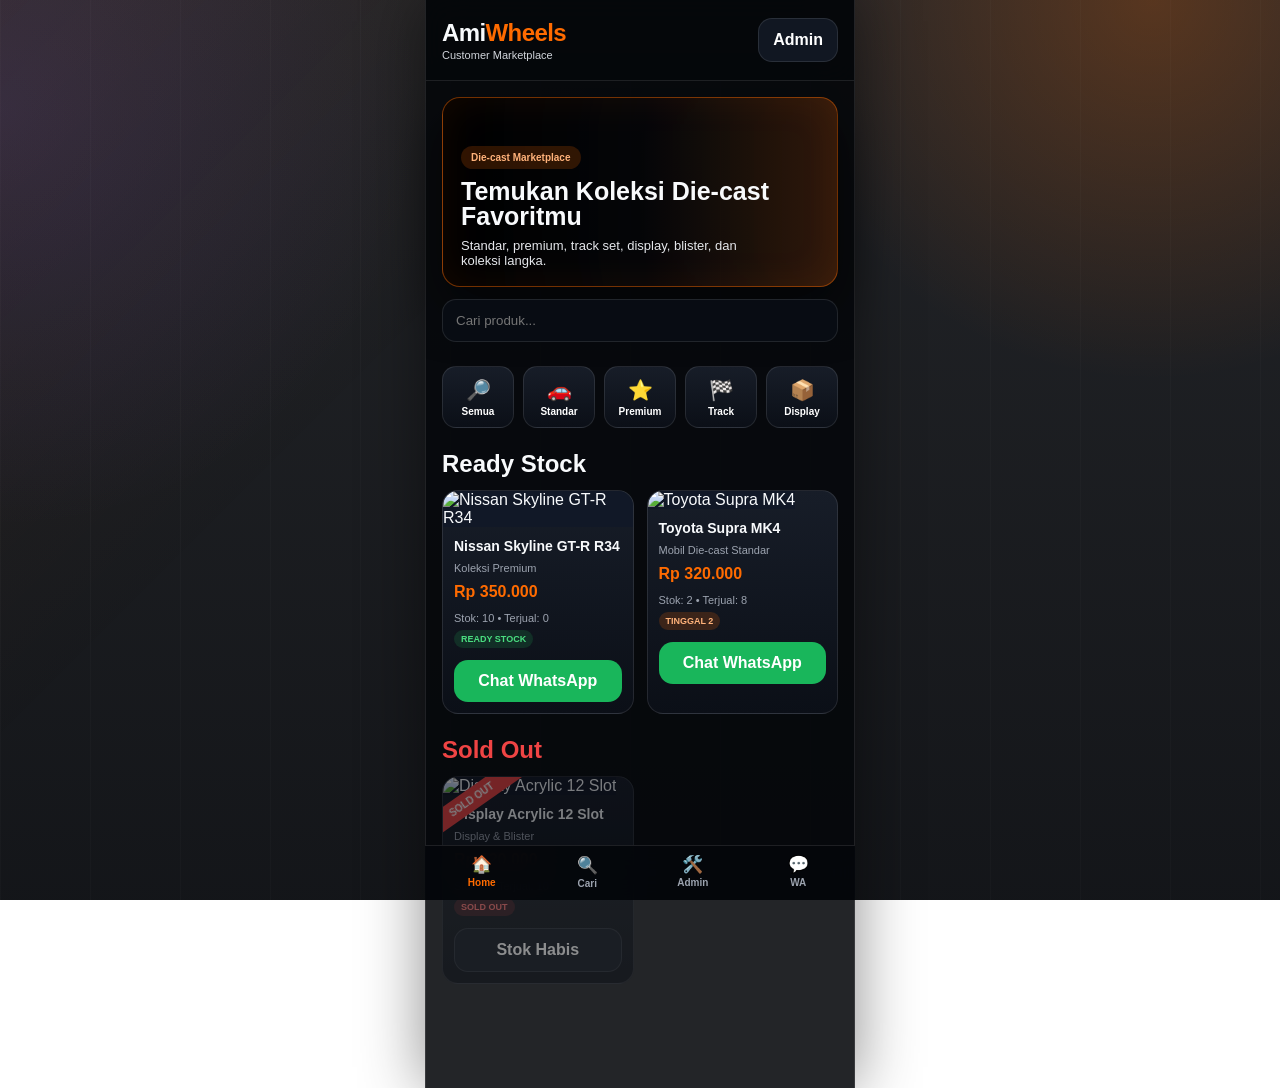
==== commit 277c2d8e: "Add files via upload" ====
--- a/index.html
+++ b/index.html
@@ -1,202 +1,43 @@
-<!DOCTYPE html>
-<html lang="id">
-<head>
-  <meta charset="UTF-8" />
-  <meta name="viewport" content="width=device-width, initial-scale=1.0" />
-  <title>AmiWheels - Die-cast Marketplace</title>
-  <link rel="stylesheet" href="style.css" />
-</head>
-<body>
-  <div class="app">
-    <header class="topbar">
-      <div>
-        <h1>Ami<span>Wheels</span></h1>
-        <p>Collect • Trade • Sell</p>
-      </div>
-      <button class="avatar-mini" onclick="showPage('account')">AW</button>
-    </header>
-
-    <main>
-      <section id="home" class="page active">
-        <div class="hero">
-          <div>
-            <span class="pill">Seller Dashboard</span>
-            <h2>Koleksi Die-cast Kamu, Siap Dijual</h2>
-            <p>Upload foto dari galeri, atur stok, dan jual langsung via WhatsApp.</p>
-            <button class="primary" onclick="showPage('sell')">+ Tambah Koleksi</button>
-          </div>
-        </div>
-
-        <div class="stats">
-          <div><strong id="homeActive">0</strong><span>Aktif</span></div>
-          <div><strong id="homeSoldout">0</strong><span>Sold Out</span></div>
-          <div><strong id="homeSold">0</strong><span>Terjual</span></div>
-        </div>
-
-        <h3>Kategori</h3>
-        <div class="categories">
-          <button onclick="filterCategory('Mobil Die-cast Standar')">🚗 Standar</button>
-          <button onclick="filterCategory('Koleksi Premium')">⭐ Premium</button>
-          <button onclick="filterCategory('Arena Bermain / Track Set')">🏁 Track Set</button>
-          <button onclick="filterCategory('Display & Blister')">📦 Display</button>
-          <button onclick="filterCategory('Rare Collection')">🔥 Rare</button>
-        </div>
-
-        <div class="section-title">
-          <h3>Produk Terbaru</h3>
-          <button onclick="showPage('marketplace')">Lihat semua</button>
-        </div>
-        <div id="homeProducts" class="product-list"></div>
-      </section>
-
-      <section id="marketplace" class="page">
-        <div class="page-head">
-          <h2>Marketplace</h2>
-          <button onclick="resetFilter()">Semua</button>
-        </div>
-
-        <input id="searchInput" class="search" placeholder="Cari die-cast favoritmu..." oninput="renderProducts()" />
-
-        <div class="filter-row">
-          <button onclick="filterCategory('Mobil Die-cast Standar')">Standar</button>
-          <button onclick="filterCategory('Koleksi Premium')">Premium</button>
-          <button onclick="filterCategory('Arena Bermain / Track Set')">Track</button>
-          <button onclick="filterCategory('Display & Blister')">Display</button>
-        </div>
-
-        <h3>Ready Stock</h3>
-        <div id="activeProducts" class="product-list"></div>
-
-        <h3 class="sold-title">Sold Out</h3>
-        <div id="soldoutProducts" class="product-list"></div>
-      </section>
-
-      <section id="sell" class="page">
-        <h2>Tambah Koleksi untuk Dijual</h2>
-        <p class="subtext">Foto bisa langsung dipilih dari galeri HP.</p>
-
-        <form id="productForm">
-          <label>Foto Produk</label>
-
-          <div class="upload-box" onclick="document.getElementById('imageUpload').click()">
-            <input type="file" id="imageUpload" accept="image/*" hidden />
-            <img id="preview" />
-            <div id="uploadPlaceholder">
-              <div class="upload-icon">☁️</div>
-              <strong>Klik untuk upload foto</strong>
-              <span>JPG, PNG, WEBP</span>
-            </div>
-          </div>
-
-          <label>Nama Produk</label>
-          <input name="name" required placeholder="Contoh: Nissan Skyline GT-R R34" />
-
-          <label>Brand</label>
-          <input name="brand" placeholder="Hot Wheels / Mini GT / Tomica" />
-
-          <label>Kategori</label>
-          <select name="category" required>
-            <option>Mobil Die-cast Standar</option>
-            <option>Koleksi Premium</option>
-            <option>Arena Bermain / Track Set</option>
-            <option>Display & Blister</option>
-            <option>Rare Collection</option>
-          </select>
-
-          <label>Kondisi</label>
-          <select name="condition">
-            <option>MOC</option>
-            <option>Loose</option>
-            <option>Custom</option>
-            <option>New</option>
-            <option>Used</option>
-          </select>
-
-          <div class="two-col">
-            <div>
-              <label>Harga</label>
-              <input name="price" type="number" required placeholder="150000" />
-            </div>
-            <div>
-              <label>Stok</label>
-              <input name="stock" type="number" required value="1" min="0" />
-            </div>
-          </div>
-
-          <label>Nomor WhatsApp</label>
-          <input name="whatsapp" required placeholder="6281234567890" />
-
-          <label>Deskripsi</label>
-          <textarea name="description" placeholder="Kondisi card, blister, bonus, lokasi COD..."></textarea>
-
-          <button type="submit" class="primary">Simpan & Pasang Jual</button>
-        </form>
-      </section>
-
-      <section id="inventory" class="page">
-        <h2>Inventory Toko</h2>
-
-        <div class="stats">
-          <div><strong id="statActive">0</strong><span>Aktif</span></div>
-          <div><strong id="statSoldout">0</strong><span>Sold Out</span></div>
-          <div><strong id="statSold">0</strong><span>Terjual</span></div>
-        </div>
-
-        <h3>Produk Aktif</h3>
-        <div id="inventoryActive" class="inventory-list"></div>
-
-        <h3 class="sold-title">Produk Sold Out</h3>
-        <div id="inventorySoldout" class="inventory-list"></div>
-      </section>
-
-      <section id="history" class="page">
-        <h2>Bukti Pembelian / History</h2>
-        <p class="subtext">Otomatis tercatat saat produk ditandai terjual.</p>
-
-        <div class="stats">
-          <div><strong id="historyCount">0</strong><span>Transaksi</span></div>
-          <div><strong id="historyRevenue">Rp0</strong><span>Omzet</span></div>
-          <div><strong id="historyItems">0</strong><span>Item</span></div>
-        </div>
-
-        <div class="history-actions">
-          <button onclick="exportSalesHistory()">Export Bukti</button>
-          <button onclick="clearSalesHistory()">Hapus History</button>
-        </div>
-
-        <div id="salesHistory" class="history-list"></div>
-      </section>
-
-      <section id="account" class="page">
-        <h2>Akun Saya</h2>
-
-        <div class="profile-card">
-          <div class="profile-glow"></div>
-          <div class="avatar">AW</div>
-          <h3>AmiWheels Seller</h3>
-          <p>Kolektor & Penjual Die-cast</p>
-          <span class="verified">✓ Verified Seller</span>
-        </div>
-
-        <div class="menu-list">
-          <button onclick="showPage('inventory')">📦 <span>Inventory Saya</span><small>Kelola stok koleksi</small></button>
-          <button onclick="showPage('sell')">➕ <span>Tambah Koleksi</span><small>Upload koleksi baru</small></button>
-          <button onclick="showPage('marketplace')">🛒 <span>Marketplace</span><small>Lihat semua produk</small></button>
-          <button onclick="showPage('history')">🧾 <span>Bukti / History</span><small>Riwayat penjualan</small></button>
-          <button onclick="clearAllData()">🗑 <span>Reset Data Demo</span><small>Hapus data lokal</small></button>
-        </div>
-      </section>
-    </main>
-
-    <nav class="bottom-nav">
-      <button onclick="showPage('home')" class="nav active">🏠<span>Home</span></button>
-      <button onclick="showPage('marketplace')" class="nav">🛒<span>Market</span></button>
-      <button onclick="showPage('sell')" class="nav add">➕<span>Jual</span></button>
-      <button onclick="showPage('inventory')" class="nav">📦<span>Stok</span></button>
-      <button onclick="showPage('account')" class="nav">👤<span>Akun</span></button>
-    </nav>
-  </div>
-
-  <script src="app.js"></script>
-</body>
-</html>
+<!DOCTYPE html><html lang="id"><head>
+<meta charset="UTF-8"><meta name="viewport" content="width=device-width,initial-scale=1.0">
+<title>AmiWheels Customer</title><link rel="stylesheet" href="style.css"></head><body>
+<div class="app">
+<header class="top"><div><div class="logo">Ami<span>Wheels</span></div><div class="tag">Customer Marketplace</div></div><a class="btn dark" href="admin.html">Admin</a></header>
+<div class="main">
+ <section class="hero customer">
+  <div><span class="pill">Die-cast Marketplace</span><h1>Temukan Koleksi Die-cast Favoritmu</h1><p>Standar, premium, track set, display, blister, dan koleksi langka.</p></div>
+ </section>
+ <input id="q" class="search" placeholder="Cari produk..." oninput="renderCustomer()">
+ <div class="categories">
+  <button class="cat" onclick="setCat('all')"><i>🔎</i>Semua</button>
+  <button class="cat" onclick="setCat('Mobil Die-cast Standar')"><i>🚗</i>Standar</button>
+  <button class="cat" onclick="setCat('Koleksi Premium')"><i>⭐</i>Premium</button>
+  <button class="cat" onclick="setCat('Arena Bermain / Track Set')"><i>🏁</i>Track</button>
+  <button class="cat" onclick="setCat('Display & Blister')"><i>📦</i>Display</button>
+ </div>
+ <div class="section-head"><h2>Ready Stock</h2></div>
+ <div id="active" class="product-grid"></div>
+ <div class="section-head"><h2 style="color:#ef4444">Sold Out</h2></div>
+ <div id="soldout" class="product-grid"></div>
+</div>
+<nav class="bottom customer-bottom">
+ <a class="active" href="index.html">🏠<span>Home</span></a>
+ <button onclick="document.getElementById('q').focus()">🔍<span>Cari</span></button>
+ <a href="admin.html">🛠️<span>Admin</span></a>
+ <a href="https://wa.me/6281234567890" target="_blank">💬<span>WA</span></a>
+</nav>
+</div>
+<script src="shared.js"></script>
+<script>
+let category="all";
+function setCat(c){category=c;renderCustomer()}
+function renderCustomer(){
+ const q=document.getElementById("q").value||"";
+ const data=filtered(q,category);
+ const active=data.filter(p=>p.status==="active");
+ const soldout=data.filter(p=>p.status==="soldout");
+ document.getElementById("active").innerHTML=active.map(p=>card(p,true)).join("")||"<p>Belum ada produk.</p>";
+ document.getElementById("soldout").innerHTML=soldout.map(p=>card(p,true)).join("")||"<p>Belum ada produk sold out.</p>";
+}
+renderCustomer();
+</script></body></html>
--- a/style.css
+++ b/style.css
@@ -1,506 +1,220 @@
-:root {
-  --orange: #ff6b00;
-  --purple: #8b5cf6;
-  --dark: #070a10;
-  --card: #10151f;
-  --card2: #151b27;
-  --line: rgba(255,255,255,.1);
-  --muted: #9ca3af;
-  --text: #f8fafc;
-  --red: #ef4444;
-  --green: #22c55e;
-}
-
-* { box-sizing: border-box; }
-
-body {
-  margin: 0;
-  font-family: Arial, sans-serif;
-  background:
-    radial-gradient(circle at top right, rgba(255,107,0,.18), transparent 35%),
-    radial-gradient(circle at 15% 20%, rgba(139,92,246,.14), transparent 32%),
-    #05070b;
-  color: var(--text);
-}
-
-.app {
-  max-width: 480px;
-  min-height: 100vh;
-  margin: 0 auto;
-  background:
-    linear-gradient(180deg, rgba(255,255,255,.03), transparent 18%),
-    var(--dark);
-  padding-bottom: 86px;
-  border-left: 1px solid rgba(255,255,255,.06);
-  border-right: 1px solid rgba(255,255,255,.06);
-}
-
-.topbar {
-  position: sticky;
-  top: 0;
-  z-index: 5;
-  background: rgba(7,10,16,.86);
-  backdrop-filter: blur(14px);
-  display: flex;
-  justify-content: space-between;
-  align-items: center;
-  padding: 18px 16px;
-  border-bottom: 1px solid var(--line);
-}
-
-h1, h2, h3, p { margin: 0; }
-h1 { font-size: 24px; letter-spacing: -.5px; }
-h1 span { color: var(--orange); }
-.topbar p, .subtext { font-size: 12px; color: var(--muted); margin-top: 3px; }
-
-.avatar-mini {
-  width: 44px;
-  height: 44px;
-  border-radius: 50%;
-  border: 1px solid rgba(255,255,255,.15);
-  background: linear-gradient(135deg, var(--orange), #111827);
-  color: white;
-  font-weight: 900;
-}
-
-main { padding: 16px; }
-
-.page { display: none; }
-.page.active { display: block; }
-
-.hero {
-  min-height: 230px;
-  border-radius: 24px;
-  overflow: hidden;
-  padding: 22px;
-  background:
-    linear-gradient(100deg, rgba(0,0,0,.92), rgba(0,0,0,.28)),
-    url("https://images.unsplash.com/photo-1542362567-b07e54358753?q=80&w=900&auto=format&fit=crop");
-  background-size: cover;
-  background-position: center;
-  box-shadow: 0 22px 50px rgba(0,0,0,.35);
-  border: 1px solid rgba(255,255,255,.08);
-}
-
-.pill, .verified {
-  display: inline-block;
-  font-size: 11px;
-  padding: 6px 10px;
-  border-radius: 999px;
-  background: rgba(255,107,0,.17);
-  color: #ffb27a;
-  font-weight: 800;
-}
-
-.hero h2 {
-  max-width: 300px;
-  font-size: 28px;
-  line-height: 1.05;
-  margin-top: 42px;
-}
-
-.hero p {
-  font-size: 14px;
-  color: #d1d5db;
-  margin: 10px 0 16px;
-}
-
-button {
-  border: 0;
-  border-radius: 14px;
-  padding: 12px 14px;
-  cursor: pointer;
-  font-weight: 800;
-}
-
-.primary {
-  background: linear-gradient(135deg, var(--orange), #ff8a1f);
-  color: white;
-  width: 100%;
-  box-shadow: 0 12px 28px rgba(255,107,0,.28);
-}
-
-.stats {
-  display: grid;
-  grid-template-columns: repeat(3, 1fr);
-  background: linear-gradient(180deg, var(--card2), var(--card));
-  border: 1px solid var(--line);
-  border-radius: 20px;
-  padding: 16px;
-  gap: 8px;
-  margin: 16px 0 22px;
-  text-align: center;
-}
-
-.stats strong { display: block; font-size: 20px; color: var(--orange); }
-.stats span { font-size: 11px; color: var(--muted); }
-
-.categories {
-  display: grid;
-  grid-template-columns: repeat(2, 1fr);
-  gap: 12px;
-  margin: 12px 0 22px;
-}
-
-.categories button, .filter-row button, .history-actions button {
-  background: var(--card);
-  border: 1px solid var(--line);
-  color: var(--text);
-}
-
-.section-title, .page-head {
-  display: flex;
-  justify-content: space-between;
-  align-items: center;
-  margin-bottom: 8px;
-}
-
-.section-title button, .page-head button {
-  color: var(--orange);
-  background: transparent;
-  padding: 4px;
-}
-
-.search {
-  width: 100%;
-  padding: 14px;
-  border-radius: 16px;
-  border: 1px solid var(--line);
-  margin: 14px 0;
-  background: var(--card);
-  color: var(--text);
-}
-
-.filter-row {
-  display: flex;
-  overflow-x: auto;
-  gap: 8px;
-  margin-bottom: 18px;
-}
-
-.filter-row button { white-space: nowrap; }
-
-.product-list {
-  display: grid;
-  grid-template-columns: 1fr 1fr;
-  gap: 14px;
-  margin: 12px 0 22px;
-}
-
-.product-card {
-  background: linear-gradient(180deg, var(--card2), var(--card));
-  border-radius: 18px;
-  overflow: hidden;
-  border: 1px solid var(--line);
-  position: relative;
-}
-
-.product-card.soldout { opacity: .45; order: 99; }
-
-.product-card img {
-  width: 100%;
-  height: 120px;
-  object-fit: cover;
-  background: #111827;
-}
-
-.product-card .body { padding: 10px; }
-.product-card h4 { margin: 0 0 5px; font-size: 14px; }
-.product-card small { color: var(--muted); }
-.price { color: var(--orange); font-weight: 900; margin: 6px 0; }
-
-.badge {
-  display: inline-block;
-  font-size: 10px;
-  padding: 4px 7px;
-  border-radius: 999px;
-  margin-top: 7px;
-  background: rgba(34,197,94,.14);
-  color: var(--green);
-  font-weight: bold;
-}
-
-.badge.low { background: rgba(255,107,0,.14); color: var(--orange); }
-.badge.sold { background: rgba(239,68,68,.16); color: var(--red); }
-
-.wa {
-  display: block;
-  margin-top: 9px;
-  padding: 9px;
-  text-align: center;
-  text-decoration: none;
-  background: #16a34a;
-  color: white;
-  border-radius: 10px;
-  font-size: 12px;
-  font-weight: 800;
-}
-
-.wa.disabled { pointer-events: none; background: #6b7280; }
-
-.sold-ribbon {
-  position: absolute;
-  top: 14px;
-  left: -34px;
-  width: 130px;
-  transform: rotate(-35deg);
-  text-align: center;
-  background: var(--red);
-  color: white;
-  font-size: 11px;
-  font-weight: 900;
-  padding: 5px;
-}
-
-form {
-  background: linear-gradient(180deg, var(--card2), var(--card));
-  padding: 16px;
-  border-radius: 22px;
-  border: 1px solid var(--line);
-  margin-top: 16px;
-}
-
-label {
-  display: block;
-  font-size: 13px;
-  font-weight: 800;
-  margin-top: 13px;
-}
-
-input, select, textarea {
-  width: 100%;
-  padding: 14px;
-  margin-top: 7px;
-  border-radius: 13px;
-  border: 1px solid var(--line);
-  background: #090d14;
-  color: var(--text);
-  font-size: 14px;
-}
-
-textarea { min-height: 90px; resize: vertical; }
-
-.two-col {
-  display: grid;
-  grid-template-columns: 1fr 1fr;
-  gap: 12px;
-}
-
-.upload-box {
-  min-height: 185px;
-  border: 1px dashed rgba(255,255,255,.25);
-  border-radius: 18px;
-  background:
-    radial-gradient(circle at center, rgba(139,92,246,.15), transparent 45%),
-    #090d14;
-  display: grid;
-  place-items: center;
-  text-align: center;
-  margin-top: 8px;
-  overflow: hidden;
-  cursor: pointer;
-}
-
-.upload-icon { font-size: 36px; margin-bottom: 8px; }
-.upload-box span { display: block; color: var(--muted); font-size: 12px; margin-top: 5px; }
-
-#preview {
-  display: none;
-  width: 100%;
-  height: 220px;
-  object-fit: cover;
-}
-
-.inventory-list, .history-list {
-  display: grid;
-  gap: 12px;
-  margin: 12px 0 22px;
-}
-
-.inventory-card, .receipt-card, .profile-card, .menu-list button, .empty-card {
-  background: linear-gradient(180deg, var(--card2), var(--card));
-  border: 1px solid var(--line);
-  border-radius: 18px;
-}
-
-.inventory-card {
-  padding: 12px;
-  display: grid;
-  grid-template-columns: 72px 1fr;
-  gap: 12px;
-}
-
-.inventory-card img {
-  width: 72px;
-  height: 72px;
-  object-fit: cover;
-  border-radius: 12px;
-  background: #111827;
-}
-
-.inventory-card p { color: var(--orange); font-weight: 800; }
-
-.inventory-actions {
-  grid-column: 1 / -1;
-  display: grid;
-  grid-template-columns: repeat(3, 1fr);
-  gap: 8px;
-}
-
-.inventory-actions button { padding: 9px; font-size: 12px; }
-.sell-btn { background: rgba(34,197,94,.16); color: var(--green); }
-.sold-btn { background: rgba(239,68,68,.16); color: var(--red); }
-.restock-btn { background: rgba(255,107,0,.16); color: var(--orange); }
-
-.profile-card {
-  position: relative;
-  overflow: hidden;
-  padding: 28px 20px;
-  text-align: center;
-  margin: 16px 0;
-}
-
-.profile-glow {
-  position: absolute;
-  inset: -80px -20px auto auto;
-  width: 220px;
-  height: 160px;
-  background: radial-gradient(circle, rgba(255,107,0,.42), transparent 70%);
-}
-
-.avatar {
-  position: relative;
-  margin: 0 auto 10px;
-  width: 72px;
-  height: 72px;
-  border-radius: 50%;
-  display: grid;
-  place-items: center;
-  background: linear-gradient(135deg, var(--orange), var(--purple));
-  color: white;
-  font-weight: 900;
-  font-size: 24px;
-}
-
-.profile-card p { color: var(--muted); margin: 4px 0 10px; }
-
-.menu-list { display: grid; gap: 12px; }
-
-.menu-list button {
-  color: var(--text);
-  text-align: left;
-  padding: 14px;
-  display: grid;
-  grid-template-columns: 28px 1fr;
-  gap: 10px;
-}
-
-.menu-list small {
-  grid-column: 2;
-  color: var(--muted);
-  font-weight: 400;
-  margin-top: -6px;
-}
-
-.history-actions {
-  display: grid;
-  grid-template-columns: 1fr 1fr;
-  gap: 10px;
-  margin: 14px 0;
-}
-
-.receipt-card { overflow: hidden; }
-
-.receipt-head {
-  background: linear-gradient(135deg, #111827, var(--orange));
-  padding: 14px;
-  display: flex;
-  justify-content: space-between;
-  align-items: flex-start;
-}
-
-.receipt-head span {
-  display: block;
-  color: #e5e7eb;
-  font-size: 12px;
-  margin-top: 4px;
-}
-
-.receipt-head b {
-  background: rgba(255,255,255,.16);
-  padding: 5px 9px;
-  border-radius: 999px;
-  font-size: 12px;
-}
-
-.receipt-body { padding: 14px; }
-.receipt-body p { color: var(--muted); font-size: 13px; margin: 4px 0 12px; }
-
-.receipt-row {
-  display: flex;
-  justify-content: space-between;
-  border-top: 1px dashed var(--line);
-  padding: 9px 0;
-  font-size: 14px;
-}
-
-.receipt-row.total { color: var(--orange); font-size: 16px; }
-
-.receipt-foot {
-  display: flex;
-  justify-content: space-between;
-  align-items: center;
-  background: rgba(255,255,255,.03);
-  padding: 12px 14px;
-  font-size: 13px;
-}
-
-.receipt-foot button {
-  background: var(--orange);
-  color: white;
-  padding: 8px 10px;
-  font-size: 12px;
-}
-
-.empty-card {
-  padding: 22px;
-  text-align: center;
-  color: var(--muted);
-}
-
-.bottom-nav {
-  position: fixed;
-  left: 50%;
-  bottom: 0;
-  transform: translateX(-50%);
-  width: min(480px, 100%);
-  background: rgba(7,10,16,.92);
-  backdrop-filter: blur(16px);
-  border-top: 1px solid var(--line);
-  display: grid;
-  grid-template-columns: repeat(5, 1fr);
-  padding: 8px 4px 10px;
-  z-index: 10;
-}
-
-.nav {
-  background: transparent;
-  color: #9ca3af;
-  padding: 7px 2px;
-  font-size: 18px;
-}
-
-.nav span {
-  display: block;
-  font-size: 10px;
-  margin-top: 2px;
-}
-
-.nav.active { color: var(--orange); }
-.nav.add {
-  color: white;
-  background: linear-gradient(135deg, var(--orange), #ff8a1f);
-  border-radius: 18px;
-}
-
-.sold-title { margin-top: 18px; color: var(--red); }
+:root{
+  --bg:#05070b;
+  --panel:#0b0f17;
+  --card:#111722;
+  --card2:#171d28;
+  --orange:#ff6b00;
+  --orange2:#ff8a1f;
+  --text:#f8fafc;
+  --muted:#9ca3af;
+  --line:rgba(255,255,255,.10);
+  --green:#19b65b;
+  --red:#ef4444;
+  --purple:#8b5cf6;
+}
+*{box-sizing:border-box}
+body{
+  margin:0;
+  font-family:Arial,Helvetica,sans-serif;
+  color:var(--text);
+  background:
+    radial-gradient(circle at 90% 0%,rgba(255,107,0,.24),transparent 26%),
+    radial-gradient(circle at 0% 12%,rgba(139,92,246,.13),transparent 28%),
+    linear-gradient(rgba(5,7,11,.88),rgba(5,7,11,.94)),
+    url("https://images.unsplash.com/photo-1619767886558-efdc259cde1a?q=80&w=1400&auto=format&fit=crop");
+  background-size:cover;
+  background-attachment:fixed;
+  background-position:center;
+}
+body:before{
+  content:"";
+  position:fixed;
+  inset:0;
+  pointer-events:none;
+  background:
+    linear-gradient(135deg,rgba(255,107,0,.05),transparent 35%),
+    repeating-linear-gradient(90deg,rgba(255,255,255,.018) 0 1px,transparent 1px 90px);
+}
+.app{
+  width:min(430px,100%);
+  margin:0 auto;
+  min-height:100vh;
+  background:rgba(5,7,11,.88);
+  border-left:1px solid var(--line);
+  border-right:1px solid var(--line);
+  padding-bottom:88px;
+  position:relative;
+}
+.top{
+  padding:18px 16px;
+  display:flex;
+  align-items:center;
+  justify-content:space-between;
+  background:rgba(5,7,11,.88);
+  backdrop-filter:blur(14px);
+  border-bottom:1px solid var(--line);
+  position:sticky;
+  top:0;
+  z-index:5;
+}
+.logo{font-size:24px;font-weight:900;letter-spacing:-.6px}
+.logo span{color:var(--orange)}
+.tag{font-size:11px;color:#d1d5db;margin-top:2px}
+.round{
+  width:42px;height:42px;border-radius:50%;border:0;
+  background:linear-gradient(135deg,var(--orange),#9a3d00);
+  color:white;font-weight:900;
+}
+.main{padding:16px}
+.hero{
+  min-height:190px;
+  border:1px solid rgba(255,107,0,.45);
+  border-radius:18px;
+  overflow:hidden;
+  padding:18px;
+  display:flex;
+  align-items:flex-end;
+  background:
+    linear-gradient(90deg,rgba(0,0,0,.96),rgba(0,0,0,.48),rgba(255,107,0,.13)),
+    url("https://images.unsplash.com/photo-1542362567-b07e54358753?q=80&w=1000&auto=format&fit=crop");
+  background-size:cover;
+  background-position:center;
+  box-shadow:0 20px 50px rgba(0,0,0,.55), inset 0 0 40px rgba(255,107,0,.08);
+}
+.hero.customer{
+  background:
+    linear-gradient(90deg,rgba(0,0,0,.96),rgba(0,0,0,.38),rgba(255,107,0,.16)),
+    url("https://images.unsplash.com/photo-1591293836027-e05b48473b67?q=80&w=1000&auto=format&fit=crop");
+  background-size:cover;
+  background-position:center;
+}
+.pill{
+  display:inline-block;background:rgba(255,107,0,.18);color:#ffb27a;
+  padding:6px 10px;border-radius:999px;font-size:10px;font-weight:900;
+  margin-bottom:10px;
+}
+h1,h2,h3,p{margin:0}
+.hero h1,.hero h2{font-size:25px;line-height:1.03;margin-bottom:8px}
+.hero p{font-size:13px;color:#e5e7eb;max-width:310px}
+.btn{
+  display:inline-block;text-decoration:none;text-align:center;border:0;border-radius:14px;
+  padding:12px 14px;font-weight:900;cursor:pointer;
+}
+.btn.full{width:100%}
+.btn.orange{background:linear-gradient(135deg,var(--orange),var(--orange2));color:white;box-shadow:0 12px 28px rgba(255,107,0,.28)}
+.btn.dark{background:var(--card);color:white;border:1px solid var(--line)}
+.btn.green{background:var(--green);color:white}
+.stats{
+  display:grid;grid-template-columns:repeat(4,1fr);
+  gap:0;margin:16px 0;padding:12px 4px;
+  background:linear-gradient(180deg,var(--card2),var(--panel));
+  border:1px solid var(--line);border-radius:16px;
+}
+.stat{text-align:center;border-right:1px solid var(--line);padding:6px 4px}
+.stat:last-child{border-right:0}
+.stat b{display:block;color:var(--orange);font-size:18px}
+.stat span{font-size:10px;color:#d1d5db}
+.section-head{display:flex;justify-content:space-between;align-items:center;margin:22px 0 12px}
+.section-head a,.section-head button{background:0;border:0;color:var(--orange);font-weight:900}
+.categories{
+  display:grid;grid-template-columns:repeat(5,1fr);gap:9px;margin-top:12px
+}
+.cat{
+  min-height:62px;background:linear-gradient(180deg,var(--card2),var(--panel));
+  border:1px solid var(--line);border-radius:14px;color:white;text-align:center;
+  padding:9px 4px;font-size:10px;font-weight:800;
+}
+.cat i{display:block;font-style:normal;font-size:20px;margin-bottom:4px}
+.product-grid{display:grid;grid-template-columns:1fr 1fr;gap:13px}
+.card{
+  background:linear-gradient(180deg,var(--card2),var(--panel));
+  border:1px solid var(--line);border-radius:16px;overflow:hidden;position:relative;
+}
+.card.soldout{opacity:.48;order:99}
+.card img{width:100%;height:118px;object-fit:cover;background:#111827}
+.card-body{padding:11px}
+.card h3{font-size:14px;margin-bottom:4px}
+.card small{color:var(--muted);font-size:11px}
+.price{color:var(--orange);font-weight:900;margin:7px 0}
+.badge{
+  display:inline-block;font-size:9px;font-weight:900;border-radius:999px;padding:4px 7px;
+  background:rgba(34,197,94,.15);color:#4ade80;margin:4px 0;
+}
+.badge.low{background:rgba(255,107,0,.18);color:#ffb27a}
+.badge.sold{background:rgba(239,68,68,.18);color:#f87171}
+.ribbon{
+  position:absolute;top:12px;left:-34px;width:125px;transform:rotate(-35deg);
+  background:var(--red);color:white;text-align:center;padding:5px;font-size:10px;font-weight:900;
+}
+.search{
+  width:100%;padding:13px;border-radius:14px;border:1px solid var(--line);
+  background:#080c13;color:white;margin:12px 0;
+}
+.menu{display:grid;gap:12px}
+.menu button,.menu a{
+  text-decoration:none;color:white;background:linear-gradient(180deg,var(--card2),var(--panel));
+  border:1px solid var(--line);border-radius:14px;padding:14px;
+  display:grid;grid-template-columns:34px 1fr 18px;align-items:center;text-align:left;
+}
+.menu b{display:block;font-size:14px}
+.menu small{display:block;color:var(--muted);font-size:11px;margin-top:2px}
+.promo{
+  margin-top:16px;border:1px solid rgba(255,107,0,.55);border-radius:16px;overflow:hidden;
+  background:
+    linear-gradient(90deg,rgba(0,0,0,.9),rgba(0,0,0,.35)),
+    url("https://images.unsplash.com/photo-1492144534655-ae79c964c9d7?q=80&w=900&auto=format&fit=crop");
+  background-size:cover;background-position:center;padding:18px;
+}
+.promo h3{color:#fff}.promo h3 span{color:var(--orange)}
+.form{
+  margin-top:14px;background:linear-gradient(180deg,var(--card2),var(--panel));
+  border:1px solid var(--line);border-radius:18px;padding:15px;
+}
+label{display:block;margin:12px 0 6px;font-size:13px;font-weight:900}
+input,select,textarea{
+  width:100%;padding:13px;border-radius:12px;border:1px solid var(--line);
+  background:#080c13;color:white;
+}
+textarea{min-height:86px}
+.two{display:grid;grid-template-columns:1fr 1fr;gap:10px}
+.upload{
+  min-height:165px;border:1px dashed rgba(255,255,255,.24);border-radius:16px;
+  background:radial-gradient(circle,rgba(255,107,0,.16),transparent 55%),#080c13;
+  display:grid;place-items:center;text-align:center;overflow:hidden;cursor:pointer;
+}
+.upload img{display:none;width:100%;height:210px;object-fit:cover}
+.upload strong{display:block}.upload span{font-size:12px;color:var(--muted)}
+.inventory-list,.history-list{display:grid;gap:12px}
+.inv-card{
+  display:grid;grid-template-columns:72px 1fr;gap:12px;padding:12px;
+  background:linear-gradient(180deg,var(--card2),var(--panel));border:1px solid var(--line);border-radius:16px;
+}
+.inv-card img{width:72px;height:72px;border-radius:12px;object-fit:cover;background:#111827}
+.inv-actions{grid-column:1/-1;display:grid;grid-template-columns:repeat(3,1fr);gap:8px}
+.inv-actions button{padding:9px;border-radius:10px;border:0;font-weight:900}
+.receipt{
+  background:linear-gradient(180deg,var(--card2),var(--panel));border:1px solid var(--line);border-radius:16px;overflow:hidden;
+}
+.receipt-head{background:linear-gradient(135deg,#111827,var(--orange));padding:13px;display:flex;justify-content:space-between}
+.receipt-body{padding:13px}
+.row{display:flex;justify-content:space-between;border-top:1px dashed var(--line);padding:9px 0}
+.row.total{color:var(--orange);font-weight:900}
+.tabs{display:flex;gap:8px;margin:14px 0;overflow:auto}
+.tabs button{white-space:nowrap;border:1px solid var(--line);background:var(--card);color:white;border-radius:999px;padding:9px 12px}
+.bottom{
+  position:fixed;left:50%;bottom:0;transform:translateX(-50%);
+  width:min(430px,100%);display:grid;grid-template-columns:repeat(5,1fr);
+  background:rgba(5,7,11,.92);backdrop-filter:blur(14px);border-top:1px solid var(--line);
+  padding:8px 4px 10px;z-index:10;
+}
+.bottom a,.bottom button{background:0;border:0;color:#9ca3af;text-decoration:none;text-align:center;font-size:17px;font-weight:800}
+.bottom span{display:block;font-size:10px;margin-top:2px}
+.bottom .active{color:var(--orange)}
+.bottom .sell{
+  background:linear-gradient(135deg,var(--orange),var(--orange2));color:white;border-radius:18px;padding:8px 0
+}
+.customer-bottom{grid-template-columns:repeat(4,1fr)}
+.hide{display:none!important}
+@media(min-width:760px){
+  .app{box-shadow:0 0 60px rgba(0,0,0,.45)}
+}
